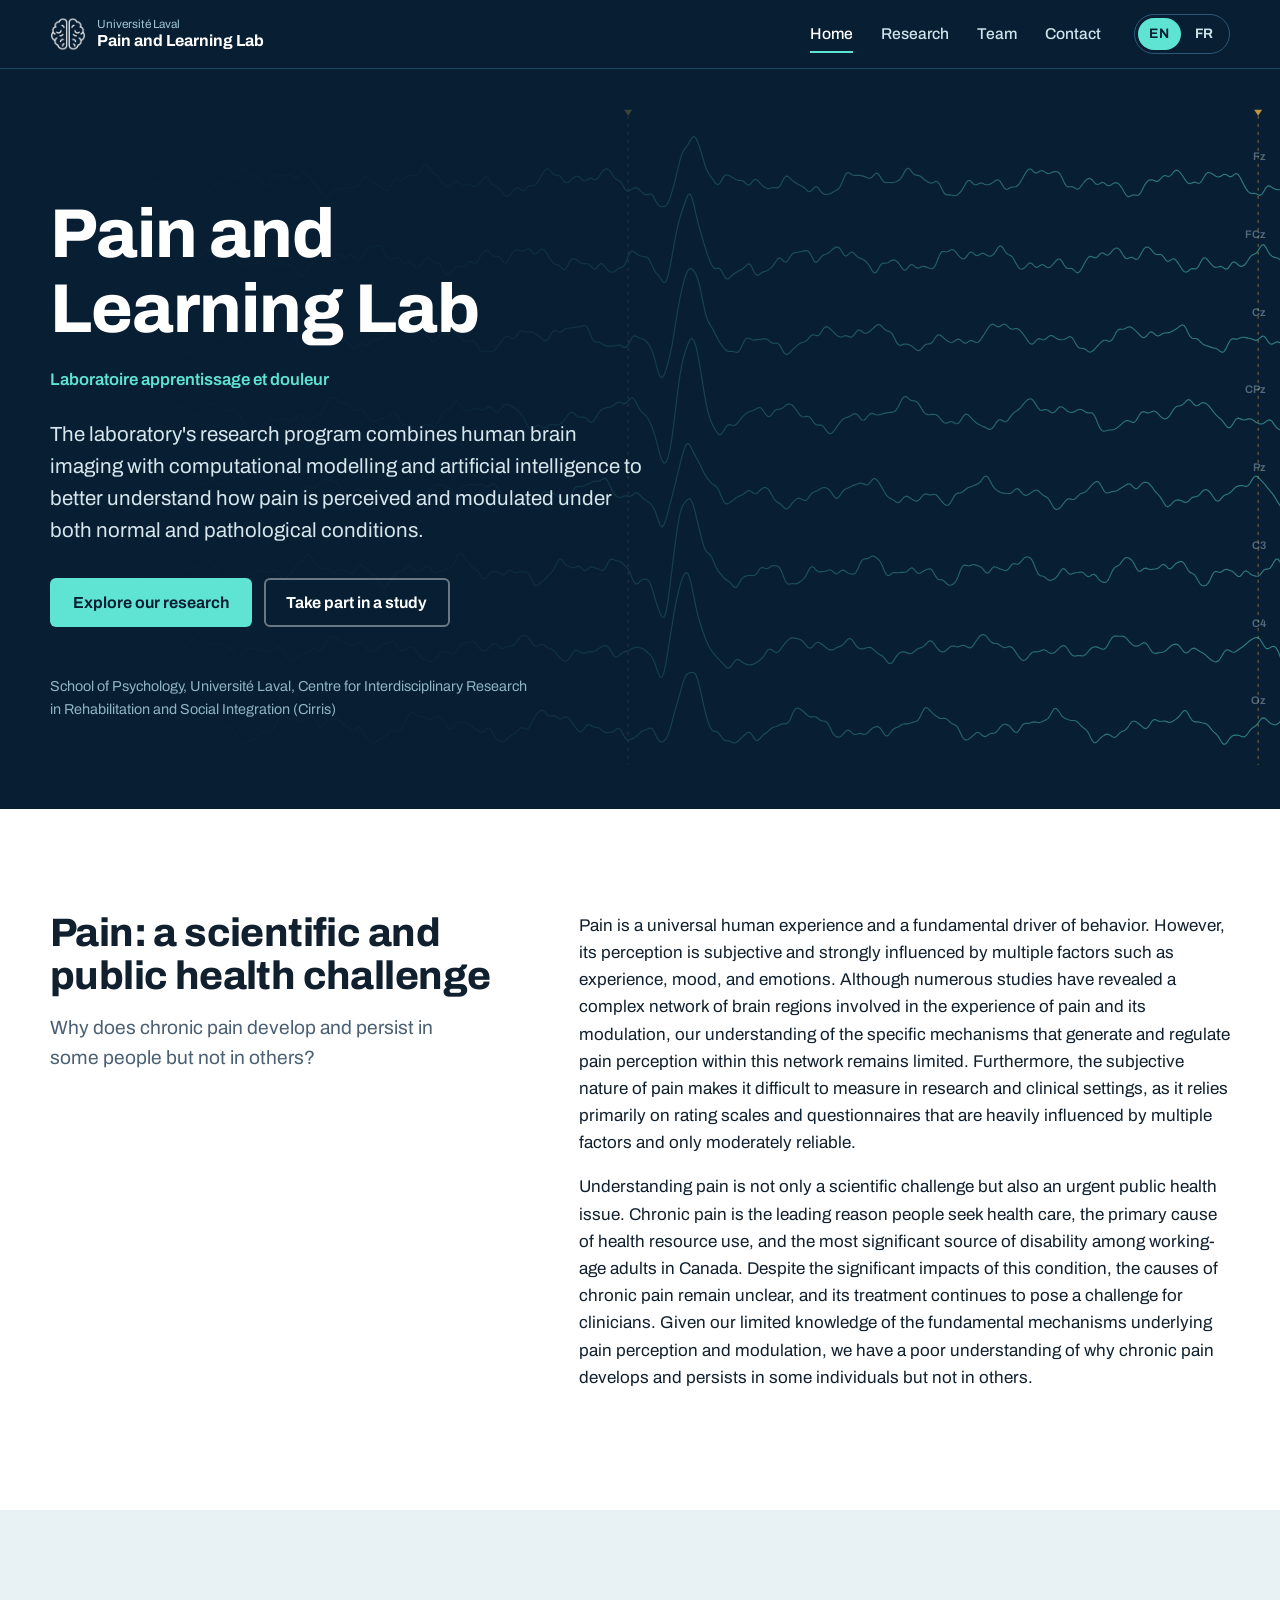
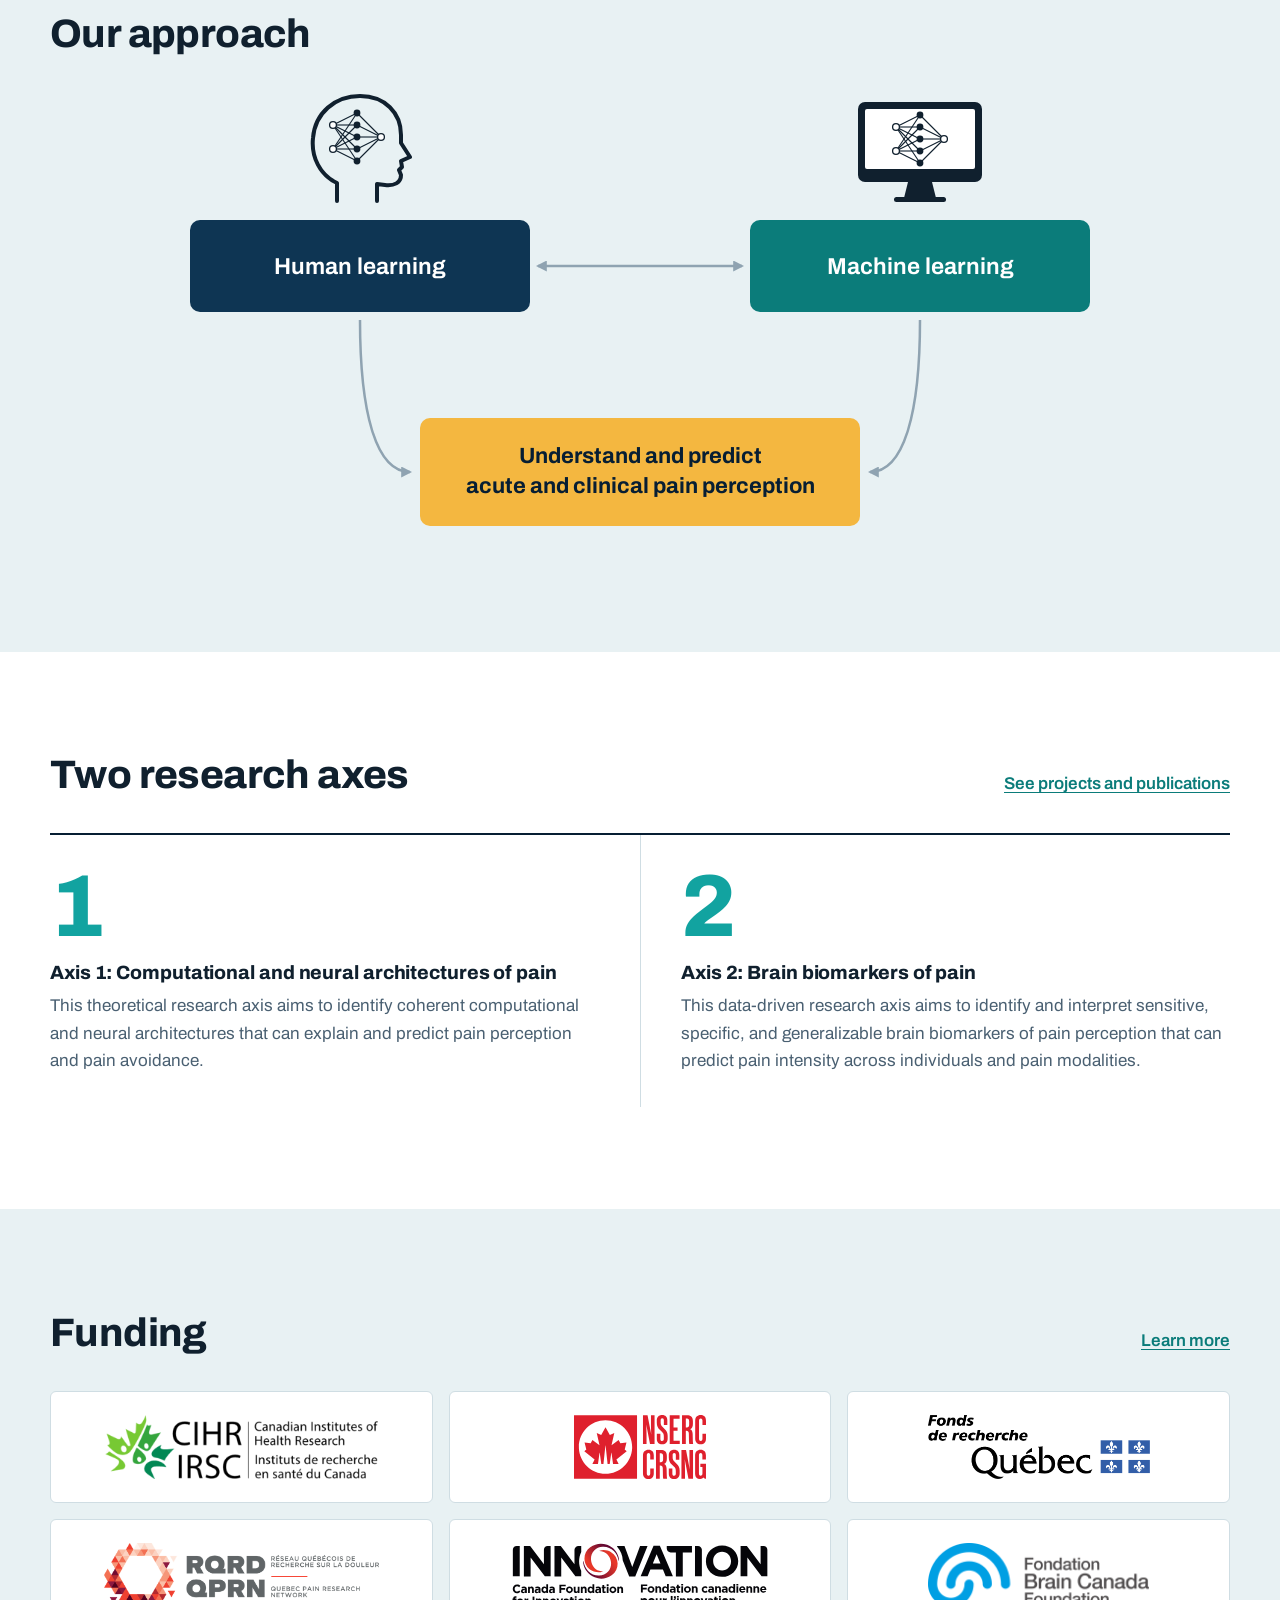
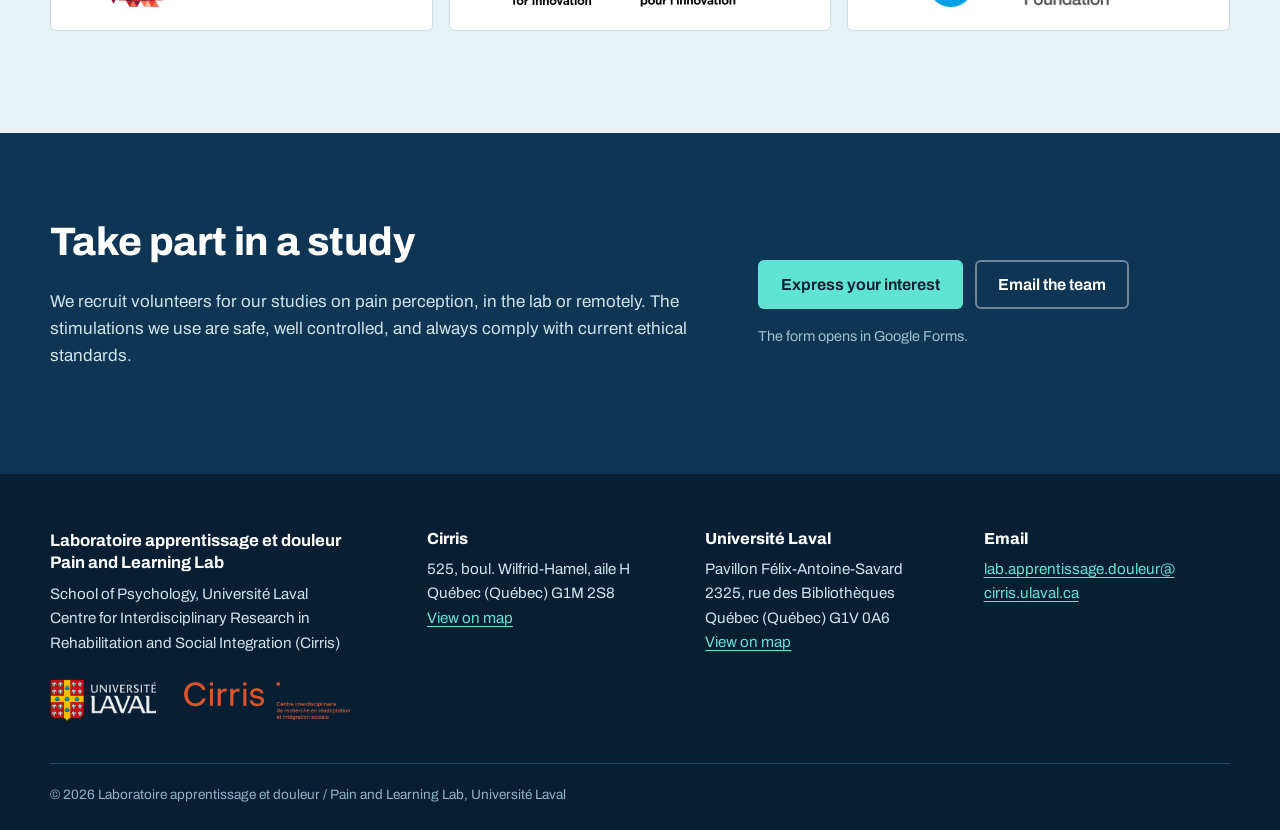
==== en/index.html @ c44f6f30 "Remove 'cutting-edge' from home page lead Co-Authored-By: Claude Opus 5.5 <noreply@anthropic.com>" ====
<!doctype html>
<html lang="en">
<head>
<meta charset="utf-8">
<meta name="viewport" content="width=device-width, initial-scale=1">
<title>Pain and Learning Lab</title>
<meta name="description" content="The laboratory&#x27;s research program combines human brain imaging with computational modelling and artificial intelligence to better understand how pain is perceived and modulated under both normal and pathological conditions.">
<link rel="canonical" href="https://www.painlearninglab.ca/en/index.html">
<link rel="alternate" hreflang="en" href="https://www.painlearninglab.ca/en/index.html">
<link rel="alternate" hreflang="fr" href="https://www.painlearninglab.ca/fr/index.html">
<link rel="alternate" hreflang="x-default" href="https://www.painlearninglab.ca/fr/index.html">
<meta property="og:title" content="Pain and Learning Lab">
<meta property="og:description" content="The laboratory&#x27;s research program combines human brain imaging with computational modelling and artificial intelligence to better understand how pain is perceived and modulated under both normal and pathological conditions.">
<meta property="og:type" content="website">
<meta property="og:locale" content="en_CA">
<meta name="theme-color" content="#071E33">
<link rel="icon" href="../assets/img/favicon.png" type="image/png">
<link rel="apple-touch-icon" href="../assets/img/apple-touch-icon.png">
<link rel="preconnect" href="https://fonts.googleapis.com">
<link rel="preconnect" href="https://fonts.gstatic.com" crossorigin>
<link rel="stylesheet" href="https://fonts.googleapis.com/css2?family=Archivo:wdth,wght@62..125,100..900&amp;display=swap">
<link rel="stylesheet" href="../assets/css/style.css">
<script defer src="../assets/js/main.js"></script>
</head>
<body>
<a class="skip" href="#main">Skip to content</a>
<header class="site-header">
  <div class="wrap header-inner">
    <a class="brand" href="index.html">
      <img src="../assets/img/logo.png" alt="" width="36" height="36">
      <span class="brand-text"><span class="brand-small">Université Laval</span><span class="brand-name">Pain and Learning Lab</span></span>
    </a>
    <nav class="nav" id="nav" aria-label="Main navigation"><ul><li><a href="index.html" aria-current="page">Home</a></li><li><a href="research.html">Research</a></li><li><a href="team.html">Team</a></li><li><a href="contact.html">Contact</a></li></ul></nav>
    <div class="lang" role="group" aria-label="Language / Langue">
      <span class="lang-opt is-current" lang="en">EN</span>
      <a class="lang-opt" href="../fr/index.html" hreflang="fr" lang="fr" data-lang="fr" title="Version française">FR</a>
    </div>
    <button class="menu-btn" type="button" aria-expanded="false" aria-controls="nav" aria-label="Menu"><svg viewBox="0 0 20 20" aria-hidden="true"><path d="M3 5h14M3 10h14M3 15h14" stroke="currentColor" stroke-width="2" stroke-linecap="round"/></svg><span>Menu</span></button>
  </div>
</header>
<main id="main">
<section class="hero">
  <canvas class="eeg" aria-hidden="true"></canvas>
  <div class="wrap hero-inner">
    <h1>Pain and Learning Lab</h1>
    <p class="hero-alt" lang="fr">Laboratoire apprentissage et douleur</p>
    <p class="hero-lead">The laboratory's research program combines human brain imaging with computational modelling and artificial intelligence to better understand how pain is perceived and modulated under both normal and pathological conditions.</p>
    <div class="actions">
      <a class="btn btn-primary" href="research.html">Explore our research</a>
      <a class="btn btn-ghost" href="research.html#participate">Take part in a study</a>
    </div>
    <p class="hero-aff">School of Psychology, Université Laval, Centre for Interdisciplinary Research in Rehabilitation and Social Integration (Cirris)</p>
  </div>
</section>

<section class="section">
  <div class="wrap split">
    <div>
      <h2>Pain: a scientific and public health challenge</h2>
      <p class="kicker lede">Why does chronic pain develop and persist in some people but not in others?</p>
    </div>
    <div>
      <p>Pain is a universal human experience and a fundamental driver of behavior. However, its perception is subjective and strongly influenced by multiple factors such as experience, mood, and emotions. Although numerous studies have revealed a complex network of brain regions involved in the experience of pain and its modulation, our understanding of the specific mechanisms that generate and regulate pain perception within this network remains limited. Furthermore, the subjective nature of pain makes it difficult to measure in research and clinical settings, as it relies primarily on rating scales and questionnaires that are heavily influenced by multiple factors and only moderately reliable.</p>
      <p>Understanding pain is not only a scientific challenge but also an urgent public health issue. Chronic pain is the leading reason people seek health care, the primary cause of health resource use, and the most significant source of disability among working-age adults in Canada. Despite the significant impacts of this condition, the causes of chronic pain remain unclear, and its treatment continues to pose a challenge for clinicians. Given our limited knowledge of the fundamental mechanisms underlying pain perception and modulation, we have a poor understanding of why chronic pain develops and persists in some individuals but not in others.</p>
    </div>
  </div>
</section>

<section class="section section-mist approach">
  <div class="wrap">
    <h2>Our approach</h2>
    <figure class="approach-fig"><svg class="approach-svg approach-wide" viewBox="0 0 960 470" role="img" aria-labelledby="ap-en-w-t"><title id="ap-en-w-t">Human learning and machine learning inform each other to understand and predict acute and clinical pain perception.</title><defs><marker id="ap-en-w-arr" viewBox="0 0 10 10" refX="8" refY="5" markerWidth="11" markerHeight="11" markerUnits="userSpaceOnUse" orient="auto-start-reverse"><path d="M0,0 L10,5 L0,10 Z" class="arrowhead"/></marker></defs><g transform="translate(145.0,13.0) scale(1.0)"><path class="icon-line" d="M32,108 L32,90 C15,82 6,64 8,45 C10,20 30,3 55,3 C80,3 96,20 96,42 L96,50 L105,64 L96,68 L97,74 L94,77 L96,82 C96,90 89,93 80,92 L72,91 L72,108"/><g class="net"><line x1="28.0" y1="32.0" x2="52.0" y2="20.0"/><line x1="28.0" y1="32.0" x2="52.0" y2="32.0"/><line x1="28.0" y1="32.0" x2="52.0" y2="44.0"/><line x1="28.0" y1="32.0" x2="52.0" y2="56.0"/><line x1="28.0" y1="32.0" x2="52.0" y2="68.0"/><line x1="28.0" y1="56.0" x2="52.0" y2="20.0"/><line x1="28.0" y1="56.0" x2="52.0" y2="32.0"/><line x1="28.0" y1="56.0" x2="52.0" y2="44.0"/><line x1="28.0" y1="56.0" x2="52.0" y2="56.0"/><line x1="28.0" y1="56.0" x2="52.0" y2="68.0"/><line x1="52.0" y1="20.0" x2="76.0" y2="44.0"/><line x1="52.0" y1="32.0" x2="76.0" y2="44.0"/><line x1="52.0" y1="44.0" x2="76.0" y2="44.0"/><line x1="52.0" y1="56.0" x2="76.0" y2="44.0"/><line x1="52.0" y1="68.0" x2="76.0" y2="44.0"/><circle class="n-in" cx="28.0" cy="32.0" r="3.4"/><circle class="n-in" cx="28.0" cy="56.0" r="3.4"/><circle class="n-in" cx="76.0" cy="44.0" r="3.4"/><circle class="n-hid" cx="52.0" cy="20.0" r="3.4"/><circle class="n-hid" cx="52.0" cy="32.0" r="3.4"/><circle class="n-hid" cx="52.0" cy="44.0" r="3.4"/><circle class="n-hid" cx="52.0" cy="56.0" r="3.4"/><circle class="n-hid" cx="52.0" cy="68.0" r="3.4"/></g></g><g transform="translate(698.0,22.0) scale(1.0)"><rect class="icon-fill" x="0" y="0" width="124" height="80" rx="7"/><rect class="screen" x="7" y="7" width="110" height="60" rx="2"/><path class="icon-fill" d="M50,80 L74,80 L78,96 L46,96 Z"/><rect class="icon-fill" x="36" y="95" width="52" height="5" rx="2.5"/><g class="net"><line x1="38.0" y1="25.0" x2="62.0" y2="13.0"/><line x1="38.0" y1="25.0" x2="62.0" y2="25.0"/><line x1="38.0" y1="25.0" x2="62.0" y2="37.0"/><line x1="38.0" y1="25.0" x2="62.0" y2="49.0"/><line x1="38.0" y1="25.0" x2="62.0" y2="61.0"/><line x1="38.0" y1="49.0" x2="62.0" y2="13.0"/><line x1="38.0" y1="49.0" x2="62.0" y2="25.0"/><line x1="38.0" y1="49.0" x2="62.0" y2="37.0"/><line x1="38.0" y1="49.0" x2="62.0" y2="49.0"/><line x1="38.0" y1="49.0" x2="62.0" y2="61.0"/><line x1="62.0" y1="13.0" x2="86.0" y2="37.0"/><line x1="62.0" y1="25.0" x2="86.0" y2="37.0"/><line x1="62.0" y1="37.0" x2="86.0" y2="37.0"/><line x1="62.0" y1="49.0" x2="86.0" y2="37.0"/><line x1="62.0" y1="61.0" x2="86.0" y2="37.0"/><circle class="n-in" cx="38.0" cy="25.0" r="3.4"/><circle class="n-in" cx="38.0" cy="49.0" r="3.4"/><circle class="n-in" cx="86.0" cy="37.0" r="3.4"/><circle class="n-hid" cx="62.0" cy="13.0" r="3.4"/><circle class="n-hid" cx="62.0" cy="25.0" r="3.4"/><circle class="n-hid" cx="62.0" cy="37.0" r="3.4"/><circle class="n-hid" cx="62.0" cy="49.0" r="3.4"/><circle class="n-hid" cx="62.0" cy="61.0" r="3.4"/></g></g><rect class="card human" x="30" y="140" width="340" height="92" rx="10"/><text class="lbl" x="200" y="188" font-size="23">Human learning</text><rect class="card machine" x="590" y="140" width="340" height="92" rx="10"/><text class="lbl" x="760" y="188" font-size="23">Machine learning</text><line class="link" x1="378" y1="186" x2="582" y2="186" marker-start="url(#ap-en-w-arr)" marker-end="url(#ap-en-w-arr)"/><path class="link" d="M200,240 C200,330 215,392 250,392" marker-end="url(#ap-en-w-arr)"/><path class="link" d="M760,240 C760,330 745,392 710,392" marker-end="url(#ap-en-w-arr)"/><rect class="card goal" x="260" y="338" width="440" height="108" rx="10"/><text class="lbl lbl-goal" font-size="22"><tspan x="480" y="377.0">Understand and predict</tspan><tspan x="480" y="407.0">acute and clinical pain perception</tspan></text></svg><svg class="approach-svg approach-narrow" viewBox="0 0 360 470" role="img" aria-labelledby="ap-en-n-t"><title id="ap-en-n-t">Human learning and machine learning inform each other to understand and predict acute and clinical pain perception.</title><defs><marker id="ap-en-n-arr" viewBox="0 0 10 10" refX="8" refY="5" markerWidth="11" markerHeight="11" markerUnits="userSpaceOnUse" orient="auto-start-reverse"><path d="M0,0 L10,5 L0,10 Z" class="arrowhead"/></marker></defs><g transform="translate(47.9,15.9) scale(0.62)"><path class="icon-line" d="M32,108 L32,90 C15,82 6,64 8,45 C10,20 30,3 55,3 C80,3 96,20 96,42 L96,50 L105,64 L96,68 L97,74 L94,77 L96,82 C96,90 89,93 80,92 L72,91 L72,108"/><g class="net"><line x1="28.0" y1="32.0" x2="52.0" y2="20.0"/><line x1="28.0" y1="32.0" x2="52.0" y2="32.0"/><line x1="28.0" y1="32.0" x2="52.0" y2="44.0"/><line x1="28.0" y1="32.0" x2="52.0" y2="56.0"/><line x1="28.0" y1="32.0" x2="52.0" y2="68.0"/><line x1="28.0" y1="56.0" x2="52.0" y2="20.0"/><line x1="28.0" y1="56.0" x2="52.0" y2="32.0"/><line x1="28.0" y1="56.0" x2="52.0" y2="44.0"/><line x1="28.0" y1="56.0" x2="52.0" y2="56.0"/><line x1="28.0" y1="56.0" x2="52.0" y2="68.0"/><line x1="52.0" y1="20.0" x2="76.0" y2="44.0"/><line x1="52.0" y1="32.0" x2="76.0" y2="44.0"/><line x1="52.0" y1="44.0" x2="76.0" y2="44.0"/><line x1="52.0" y1="56.0" x2="76.0" y2="44.0"/><line x1="52.0" y1="68.0" x2="76.0" y2="44.0"/><circle class="n-in" cx="28.0" cy="32.0" r="3.4"/><circle class="n-in" cx="28.0" cy="56.0" r="3.4"/><circle class="n-in" cx="76.0" cy="44.0" r="3.4"/><circle class="n-hid" cx="52.0" cy="20.0" r="3.4"/><circle class="n-hid" cx="52.0" cy="32.0" r="3.4"/><circle class="n-hid" cx="52.0" cy="44.0" r="3.4"/><circle class="n-hid" cx="52.0" cy="56.0" r="3.4"/><circle class="n-hid" cx="52.0" cy="68.0" r="3.4"/></g></g><g transform="translate(239.6,21.0) scale(0.62)"><rect class="icon-fill" x="0" y="0" width="124" height="80" rx="7"/><rect class="screen" x="7" y="7" width="110" height="60" rx="2"/><path class="icon-fill" d="M50,80 L74,80 L78,96 L46,96 Z"/><rect class="icon-fill" x="36" y="95" width="52" height="5" rx="2.5"/><g class="net"><line x1="38.0" y1="25.0" x2="62.0" y2="13.0"/><line x1="38.0" y1="25.0" x2="62.0" y2="25.0"/><line x1="38.0" y1="25.0" x2="62.0" y2="37.0"/><line x1="38.0" y1="25.0" x2="62.0" y2="49.0"/><line x1="38.0" y1="25.0" x2="62.0" y2="61.0"/><line x1="38.0" y1="49.0" x2="62.0" y2="13.0"/><line x1="38.0" y1="49.0" x2="62.0" y2="25.0"/><line x1="38.0" y1="49.0" x2="62.0" y2="37.0"/><line x1="38.0" y1="49.0" x2="62.0" y2="49.0"/><line x1="38.0" y1="49.0" x2="62.0" y2="61.0"/><line x1="62.0" y1="13.0" x2="86.0" y2="37.0"/><line x1="62.0" y1="25.0" x2="86.0" y2="37.0"/><line x1="62.0" y1="37.0" x2="86.0" y2="37.0"/><line x1="62.0" y1="49.0" x2="86.0" y2="37.0"/><line x1="62.0" y1="61.0" x2="86.0" y2="37.0"/><circle class="n-in" cx="38.0" cy="25.0" r="3.4"/><circle class="n-in" cx="38.0" cy="49.0" r="3.4"/><circle class="n-in" cx="86.0" cy="37.0" r="3.4"/><circle class="n-hid" cx="62.0" cy="13.0" r="3.4"/><circle class="n-hid" cx="62.0" cy="25.0" r="3.4"/><circle class="n-hid" cx="62.0" cy="37.0" r="3.4"/><circle class="n-hid" cx="62.0" cy="49.0" r="3.4"/><circle class="n-hid" cx="62.0" cy="61.0" r="3.4"/></g></g><rect class="card human" x="6" y="104" width="152" height="78" rx="9"/><text class="lbl" font-size="17"><tspan x="82" y="132.5">Human</tspan><tspan x="82" y="153.5">learning</tspan></text><rect class="card machine" x="202" y="104" width="152" height="78" rx="9"/><text class="lbl" font-size="17"><tspan x="278" y="132.5">Machine</tspan><tspan x="278" y="153.5">learning</tspan></text><line class="link" x1="163" y1="143" x2="197" y2="143" marker-start="url(#ap-en-n-arr)" marker-end="url(#ap-en-n-arr)"/><path class="link" d="M82,188 C82,250 150,250 150,300" marker-end="url(#ap-en-n-arr)"/><path class="link" d="M278,188 C278,250 210,250 210,300" marker-end="url(#ap-en-n-arr)"/><rect class="card goal" x="30" y="306" width="300" height="118" rx="10"/><text class="lbl lbl-goal" font-size="17"><tspan x="180" y="340.0">Understand and predict</tspan><tspan x="180" y="365.0">acute and clinical</tspan><tspan x="180" y="390.0">pain perception</tspan></text></svg></figure>
  </div>
</section>

<section class="section">
  <div class="wrap">
    <div class="section-head">
      <h2>Two research axes</h2>
      <a class="more" href="research.html">See projects and publications</a>
    </div>
    <div class="axes"><article class="axis">
      <span class="axis-num" aria-hidden="true">1</span>
      <h3><a href="research.html#axis-1">Axis 1: Computational and neural architectures of pain</a></h3>
      <p>This theoretical research axis aims to identify coherent computational and neural architectures that can explain and predict pain perception and pain avoidance.</p>
    </article><article class="axis">
      <span class="axis-num" aria-hidden="true">2</span>
      <h3><a href="research.html#axis-2">Axis 2: Brain biomarkers of pain</a></h3>
      <p>This data-driven research axis aims to identify and interpret sensitive, specific, and generalizable brain biomarkers of pain perception that can predict pain intensity across individuals and pain modalities.</p>
    </article></div>
  </div>
</section>

<section class="section section-mist">
  <div class="wrap">
    <div class="section-head">
      <h2>Funding</h2>
      <a class="more" href="research.html#funding">Learn more</a>
    </div>
    <ul class="funders"><li><a class="funder has-img" href="https://cihr-irsc.gc.ca/e/193.html">
        <img src="../assets/img/funders/cihr.png" alt="Canadian Institutes of Health Research" loading="lazy">
        <span class="funder-text"><span class="funder-name">CIHR</span><span class="funder-full">Canadian Institutes of Health Research</span></span></a></li><li><a class="funder has-img" href="https://nserc-crsng.canada.ca/en">
        <img src="../assets/img/funders/nserc.svg" alt="Natural Sciences and Engineering Research Council" loading="lazy">
        <span class="funder-text"><span class="funder-name">NSERC</span><span class="funder-full">Natural Sciences and Engineering Research Council</span></span></a></li><li><a class="funder has-img" href="https://frq.gouv.qc.ca/en/">
        <img src="../assets/img/funders/frq.png" alt="Fonds de recherche du Québec" loading="lazy">
        <span class="funder-text"><span class="funder-name">FRQ</span><span class="funder-full">Fonds de recherche du Québec</span></span></a></li><li><a class="funder has-img" href="https://qprn.ca/en/">
        <img src="../assets/img/funders/qprn.png" alt="Quebec Pain Research Network" loading="lazy">
        <span class="funder-text"><span class="funder-name">QPRN</span><span class="funder-full">Quebec Pain Research Network</span></span></a></li><li><a class="funder has-img" href="https://www.innovation.ca/">
        <img src="../assets/img/funders/cfi.svg" alt="Canada Foundation for Innovation" loading="lazy">
        <span class="funder-text"><span class="funder-name">CFI</span><span class="funder-full">Canada Foundation for Innovation</span></span></a></li><li><a class="funder has-img" href="https://braincanada.ca/">
        <img src="../assets/img/funders/braincanada.png" alt="Brain Canada Foundation" loading="lazy">
        <span class="funder-text"><span class="funder-name">Brain Canada</span><span class="funder-full">Brain Canada Foundation</span></span></a></li></ul>
  </div>
</section>

<section class="participate">
  <div class="wrap participate-inner">
    <div>
      <h2>Take part in a study</h2>
      <p>We recruit volunteers for our studies on pain perception, in the lab or remotely. The stimulations we use are safe, well controlled, and always comply with current ethical standards.</p>
    </div>
    <div>
      <div class="actions">
        <a class="btn btn-primary" href="https://docs.google.com/forms/d/e/1FAIpQLSd-2gCxTfhbgU2y4AOynGTvvAzUvyY0UEmAVgegLsdk5m-oJQ/viewform">Express your interest</a>
        <a class="btn btn-ghost" href="mailto:lab.apprentissage.douleur@cirris.ulaval.ca">Email the team</a>
      </div>
      <p class="note">The form opens in Google Forms.</p>
    </div>
  </div>
</section>
</main>
<footer class="site-footer">
  <div class="wrap footer-grid">
    <div>
      <p class="footer-name">Laboratoire apprentissage et douleur<br>Pain and Learning Lab</p>
      <p>School of Psychology, Université Laval<br>Centre for Interdisciplinary Research in Rehabilitation and Social Integration (Cirris)</p>
      <div class="footer-logos">
        <a href="https://www.ulaval.ca/"><img src="../assets/img/logos/ulaval-reversed.png" alt="Université Laval" height="44" loading="lazy"></a>
        <a href="https://www.cirris.ulaval.ca/"><img src="../assets/img/logos/cirris.png" alt="Cirris" height="38" loading="lazy"></a>
      </div>
    </div>
    <div><h2>Cirris</h2><address>525, boul. Wilfrid-Hamel, aile H<br>Québec (Québec) G1M 2S8</address><p><a href="https://www.google.com/maps?q=46.821213,-71.245554">View on map</a></p></div><div><h2>Université Laval</h2><address>Pavillon Félix-Antoine-Savard<br>2325, rue des Bibliothèques<br>Québec (Québec) G1V 0A6</address><p><a href="https://www.google.com/maps?q=46.781028,-71.272699">View on map</a></p></div>
    <div><h2>Email</h2><p><a href="mailto:lab.apprentissage.douleur@cirris.ulaval.ca">lab.apprentissage.douleur@<wbr>cirris.ulaval.ca</a></p></div>
  </div>
  <div class="wrap footer-base">© 2026 Laboratoire apprentissage et douleur / Pain and Learning Lab, Université Laval</div>
</footer>
</body>
</html>
---- assets/css/style.css ----
/* ==========================================================
   Laboratoire apprentissage et douleur / Pain and Learning Lab
   Main stylesheet
   ========================================================== */

:root {
  --abyss: #071E33;       /* deepest navy: header, hero, footer */
  --deep: #0E3553;        /* secondary dark blue */
  --line-dark: #1D4A6B;   /* borders on dark */
  --teal: #0B7C7A;        /* teal for text/links on light (AA contrast) */
  --teal-bright: #12A3A0; /* teal for rules and accents on light */
  --signal: #5FE3D2;      /* signal teal on dark */
  --heat: #F4B740;        /* stimulus marker only */
  --mist: #E8F1F3;        /* light section background */
  --paper: #FFFFFF;
  --ink: #10202E;         /* body text */
  --muted: #4A6072;       /* secondary text */
  --on-dark: #CFE3EA;     /* body text on dark */
  --rule: #CFDDE3;

  --font: "Archivo", "Helvetica Neue", Helvetica, Arial, system-ui, sans-serif;
  --wrap: 1180px;
  --radius: 6px;
}

*, *::before, *::after { box-sizing: border-box; }

html {
  -webkit-text-size-adjust: 100%;
  scroll-padding-top: 5.5rem;
}

body {
  margin: 0;
  font-family: var(--font);
  font-size: 1.0625rem;
  line-height: 1.6;
  color: var(--ink);
  background: var(--paper);
  -webkit-font-smoothing: antialiased;
}

img { max-width: 100%; display: block; }

a {
  color: var(--teal);
  text-underline-offset: .18em;
  text-decoration-thickness: 1px;
}
a:hover { text-decoration-thickness: 2px; }

:focus-visible {
  outline: 3px solid var(--signal);
  outline-offset: 3px;
  border-radius: 2px;
}
.section :focus-visible { outline-color: var(--teal-bright); }

.wrap {
  width: min(100% - 2.5rem, var(--wrap));
  margin-inline: auto;
}

h1, h2, h3 {
  font-weight: 760;
  line-height: 1.08;
  letter-spacing: -.015em;
  margin: 0 0 .6em;
}
h1 { font-size: clamp(2.4rem, 5.4vw, 4.6rem); }
h2 { font-size: clamp(1.75rem, 3.1vw, 2.55rem); }
h3 {
  font-size: 1.2rem;
  line-height: 1.25;
  letter-spacing: -.005em;
  margin-bottom: .4em;
}

p { margin: 0 0 1em; max-width: 68ch; }

.visually-hidden {
  position: absolute !important;
  width: 1px; height: 1px;
  overflow: hidden; clip: rect(0 0 0 0);
  white-space: nowrap;
}

.skip {
  position: absolute; left: -999px; top: 0; z-index: 100;
  background: var(--signal); color: var(--abyss);
  padding: .6rem 1rem; font-weight: 700;
}
.skip:focus { left: 1rem; top: 1rem; }

/* ---------- Header ---------- */

.site-header {
  position: sticky; top: 0; z-index: 50;
  background: var(--abyss);
  color: #fff;
  border-bottom: 1px solid var(--line-dark);
}
.header-inner {
  position: relative;
  display: flex;
  align-items: center;
  gap: 1.25rem;
  min-height: 4.25rem;
}

.brand {
  display: flex; align-items: center; gap: .7rem;
  margin-right: auto;
  color: #fff;
  text-decoration: none;
}
.brand svg, .brand img { width: 36px; height: 36px; flex: none; }
.brand-text { display: flex; flex-direction: column; line-height: 1.12; }
.brand-small { font-size: .74rem; color: #9FC3D0; }
.brand-name { font-weight: 700; font-size: 1rem; }

.nav ul { list-style: none; margin: 0; padding: 0; display: flex; gap: .15rem; }
.nav a {
  position: relative; display: block;
  padding: .5rem .8rem;
  border-radius: 4px;
  color: var(--on-dark);
  font-weight: 500; font-size: .98rem;
  text-decoration: none;
}
.nav a:hover { color: #fff; background: rgba(255,255,255,.06); }
.nav a[aria-current="page"] { color: #fff; }
.nav a[aria-current="page"]::after {
  content: ""; position: absolute;
  left: .8rem; right: .8rem; bottom: .12rem;
  height: 2px; background: var(--signal);
}

/* Language switch: both options always visible */
.lang {
  display: flex; gap: 2px; flex: none;
  padding: 3px;
  border: 1px solid #2C5878;
  border-radius: 999px;
}
.lang-opt {
  display: block; min-width: 2.7rem;
  padding: .32rem .6rem;
  border-radius: 999px;
  text-align: center;
  font-size: .86rem; font-weight: 650; letter-spacing: .03em;
  color: var(--on-dark);
  text-decoration: none;
}
a.lang-opt:hover { background: rgba(255,255,255,.1); color: #fff; }
.lang-opt.is-current { background: var(--signal); color: var(--abyss); }

.menu-btn {
  display: none;
  align-items: center; gap: .5rem;
  padding: .45rem .8rem;
  border: 1px solid #2C5878; border-radius: var(--radius);
  background: transparent; color: #fff;
  font: inherit; font-size: .92rem; font-weight: 600;
  cursor: pointer;
}
.menu-btn svg { width: 18px; height: 18px; }

@media (max-width: 880px) {
  .menu-btn { display: inline-flex; }
  .header-inner { gap: .6rem; }
  .nav {
    display: none;
    position: absolute; top: 100%; left: -1.25rem; right: -1.25rem;
    background: var(--abyss);
    border-bottom: 1px solid var(--line-dark);
  }
  .nav.is-open { display: block; }
  .nav ul { flex-direction: column; padding: .25rem 1.25rem 1rem; }
  .nav a { padding: .85rem 0; font-size: 1.1rem; border-radius: 0; border-bottom: 1px solid var(--line-dark); }
  .nav li:last-child a { border-bottom: 0; }
  .nav a:hover { background: none; }
  .nav a[aria-current="page"]::after { left: auto; right: 0; top: 50%; bottom: auto; width: 8px; height: 8px; border-radius: 50%; transform: translateY(-50%); }
}
@media (max-width: 460px) {
  .brand-small { display: none; }
  .brand-name { font-size: .92rem; }
  .menu-btn span { display: none; }
}

/* ---------- Buttons ---------- */

.actions { display: flex; flex-wrap: wrap; gap: .75rem; margin-top: 2rem; }
.btn {
  display: inline-flex; align-items: center; gap: .5rem;
  padding: .8rem 1.3rem;
  border: 2px solid transparent; border-radius: var(--radius);
  font-weight: 650; font-size: 1rem; line-height: 1.2;
  text-decoration: none;
  transition: background-color .15s, border-color .15s, color .15s;
}
.btn-primary { background: var(--signal); color: var(--abyss); }
.btn-primary:hover { background: #8FF0E4; }
.btn-ghost { border-color: rgba(255,255,255,.4); color: #fff; }
.btn-ghost:hover { border-color: #fff; background: rgba(255,255,255,.06); }
.btn-dark { background: var(--abyss); color: #fff; }
.btn-dark:hover { background: var(--deep); }
.btn-outline { border-color: var(--abyss); color: var(--abyss); }
.btn-outline:hover { background: var(--abyss); color: #fff; }
.btn-sm { padding: .5rem .9rem; font-size: .92rem; }

/* ---------- Hero (home) ---------- */

.hero {
  position: relative; isolation: isolate; overflow: hidden;
  background: var(--abyss); color: #fff;
}
.hero canvas, .page-head canvas {
  position: absolute; inset: 0; z-index: -2;
  width: 100%; height: 100%;
}
.hero::before, .page-head::before {
  content: ""; position: absolute; inset: 0; z-index: -1;
  background: linear-gradient(90deg, var(--abyss) 0%, rgba(7,30,51,.93) 36%, rgba(7,30,51,.4) 72%, rgba(7,30,51,.12) 100%);
}
.hero-inner { padding: clamp(4rem, 10vw, 8rem) 0 clamp(3.5rem, 7vw, 5.5rem); }
.hero h1 { max-width: 12ch; margin-bottom: .3em; }
.hero-alt {
  margin-bottom: 1.6rem;
  color: var(--signal);
  font-size: 1.05rem; font-weight: 600;
}
.hero-lead {
  max-width: 50ch;
  color: #D6E6EC;
  font-size: clamp(1.1rem, 1.6vw, 1.3rem);
  line-height: 1.55;
}
.hero-aff {
  margin: 3rem 0 0;
  max-width: 60ch;
  font-size: .9rem;
  color: #8FB3C2;
}
@media (max-width: 720px) {
  .hero::before, .page-head::before { background: rgba(7,30,51,.8); }
}

/* ---------- Inner page header ---------- */

.page-head {
  position: relative; isolation: isolate; overflow: hidden;
  background: var(--abyss); color: #fff;
}
.page-head canvas { opacity: .6; }
.page-head .wrap { padding: clamp(3rem, 7vw, 5rem) 0 clamp(2.5rem, 5vw, 3.5rem); }
.page-head h1 { font-size: clamp(2.3rem, 5vw, 3.9rem); }
.page-head p { margin: 0; max-width: 56ch; color: var(--on-dark); font-size: 1.15rem; }

.jump { list-style: none; display: flex; flex-wrap: wrap; gap: .5rem; margin: 2rem 0 0; padding: 0; }
.jump a {
  display: block;
  padding: .38rem .85rem;
  border: 1px solid #2C5878; border-radius: 999px;
  color: var(--on-dark); font-size: .92rem; text-decoration: none;
}
.jump a:hover { border-color: var(--signal); color: #fff; }

/* ---------- Sections ---------- */

.section { padding: clamp(3.5rem, 8vw, 6.5rem) 0; }
.section-mist { background: var(--mist); }
.section:not(.section-mist) + .section:not(.section-mist) { padding-top: 0; }

.split {
  display: grid;
  grid-template-columns: minmax(0, 5fr) minmax(0, 7fr);
  gap: clamp(1.5rem, 5vw, 5rem);
  align-items: start;
}
.split > :first-child h2 { margin-bottom: .4em; }
.kicker { color: var(--muted); max-width: 36ch; }
.lede { font-size: 1.2rem; line-height: 1.55; }
@media (max-width: 880px) { .split { grid-template-columns: 1fr; } }

.section-head {
  display: flex; flex-wrap: wrap; align-items: end; justify-content: space-between;
  gap: 1rem 2rem;
  margin-bottom: 2.25rem;
}
.section-head h2 { margin: 0; }
.section-head .more { font-weight: 600; }

/* Research axes (home) */
.axes {
  display: grid; grid-template-columns: 1fr 1fr;
  border-top: 2px solid var(--abyss);
}
.axis { padding: 2rem 2.5rem 1rem 0; }
.axis + .axis { padding-left: 2.5rem; padding-right: 0; border-left: 1px solid var(--rule); }
.axis-num {
  display: block;
  margin-bottom: .9rem;
  color: var(--teal-bright);
  font-size: clamp(3.5rem, 7vw, 5.5rem); font-weight: 800;
  line-height: .9;
}
.axis p { color: var(--muted); }
@media (max-width: 760px) {
  .axes { grid-template-columns: 1fr; }
  .axis { padding-right: 0; }
  .axis + .axis { padding-left: 0; border-left: 0; border-top: 1px solid var(--rule); }
}

/* Approach diagram */
.approach-fig { margin: 1.5rem 0 0; }
.approach-svg { display: block; width: 100%; height: auto; margin-inline: auto; font-family: var(--font); }
.approach-wide { max-width: 960px; }
.approach-narrow { display: none; max-width: 420px; }
@media (max-width: 640px) {
  .approach-wide { display: none; }
  .approach-narrow { display: block; }
}
.approach-svg .card { stroke: none; }
.approach-svg .card.human { fill: var(--deep); }
.approach-svg .card.machine { fill: var(--teal); }
.approach-svg .card.goal { fill: var(--heat); }
.approach-svg .lbl { fill: #fff; font-weight: 650; text-anchor: middle; dominant-baseline: middle; }
.approach-svg .lbl-goal { fill: var(--abyss); font-weight: 700; }
.approach-svg .link { fill: none; stroke: #8FA3B1; stroke-width: 2.5; }
.approach-svg .arrowhead { fill: #8FA3B1; }
.approach-svg .icon-line { fill: none; stroke: var(--ink); stroke-width: 4; stroke-linecap: round; stroke-linejoin: round; }
.approach-svg .icon-fill { fill: var(--ink); }
.approach-svg .screen { fill: #fff; }
.approach-svg .net line { stroke: var(--ink); stroke-width: 1.1; }
.approach-svg .n-hid { fill: var(--ink); }
.approach-svg .n-in { fill: #fff; stroke: var(--ink); stroke-width: 1.3; }

/* Participate band */
.participate { background: var(--deep); color: #fff; padding: clamp(3.5rem, 7vw, 5.5rem) 0; }
.participate-inner {
  display: grid; grid-template-columns: minmax(0, 7fr) minmax(0, 5fr);
  gap: 1rem 3rem; align-items: center;
}
.participate p { color: var(--on-dark); }
.participate .actions { margin-top: 0; }
.participate .note { font-size: .9rem; color: #9FC3D0; margin: 1rem 0 0; }
@media (max-width: 880px) { .participate-inner { grid-template-columns: 1fr; } }

/* ---------- Research page ---------- */

.axis-block + .axis-block { margin-top: clamp(3rem, 6vw, 4.5rem); padding-top: clamp(3rem, 6vw, 4.5rem); border-top: 1px solid var(--rule); }
.axis-label { display: block; color: var(--teal); font-weight: 700; font-size: 1.05rem; margin-bottom: .5rem; }

.pubs { list-style: none; margin: 1.75rem 0 0; padding: 0; border-top: 1px solid var(--rule); }
.pubs-title { font-size: 1rem; margin: 2rem 0 0; }
.pub {
  display: grid; grid-template-columns: 4.25rem 1fr; gap: 1rem;
  padding: 1.1rem 0;
  border-bottom: 1px solid var(--rule);
}
.pub-year { color: var(--teal); font-weight: 750; }
.pub-title { display: block; font-weight: 650; line-height: 1.35; margin-bottom: .25rem; }
a.pub-title { color: var(--ink); text-decoration: none; }
a.pub-title:hover { color: var(--teal); text-decoration: underline; }
.pub-meta { display: block; color: var(--muted); font-size: .94rem; }
.pub-meta i { font-style: italic; }
.badge {
  display: inline-block; margin-left: .35rem;
  padding: .08rem .6rem; border-radius: 999px;
  background: #FFF1D0; color: #6E4A00;
  font-size: .8rem; font-weight: 650; vertical-align: .1em;
}

.ticks { list-style: none; margin: 1rem 0 0; padding: 0; }
.ticks li { position: relative; padding: .55rem 0 .55rem 1.6rem; border-bottom: 1px solid var(--rule); max-width: 68ch; }
.ticks li::before {
  content: ""; position: absolute; left: 0; top: 1.2rem;
  width: .8rem; height: 2px; background: var(--teal-bright);
}

.figures { display: grid; grid-template-columns: repeat(3, 1fr); gap: 2rem; margin-top: 2rem; }
.figures figure { margin: 0; }
.figures figcaption { margin-top: .8rem; font-size: .95rem; color: var(--muted); }
.figures figcaption strong { display: block; color: var(--ink); font-size: 1.05rem; }
.credit { display: block; margin-top: .35rem; font-size: .8rem; }
@media (max-width: 820px) { .figures { grid-template-columns: 1fr 1fr; } }
@media (max-width: 520px) { .figures { grid-template-columns: 1fr; } }

/* Image slots with placeholder fallback */
.media {
  position: relative; overflow: hidden;
  aspect-ratio: 4 / 3;
  border-radius: var(--radius);
  background: var(--deep);
}
.media img { position: absolute; inset: 0; width: 100%; height: 100%; object-fit: cover; }
.media .ph {
  position: absolute; inset: 0;
  display: grid; place-items: center;
  color: var(--signal);
  font-size: 1.5rem; font-weight: 750;
}

.funders {
  display: grid; grid-template-columns: repeat(3, 1fr); gap: 1rem;
  list-style: none; margin: 2rem 0 0; padding: 0;
}
.funder {
  position: relative;
  display: flex; align-items: center; justify-content: center;
  min-height: 112px; padding: 1.25rem;
  border: 1px solid var(--rule); border-radius: var(--radius);
  background: #fff; color: var(--ink);
  text-align: center; text-decoration: none;
  transition: border-color .15s;
}
.funder:hover { border-color: var(--teal-bright); }
.funder img { max-width: 100%; max-height: 64px; width: auto; height: auto; }
.funder-name { display: block; font-weight: 750; font-size: 1.15rem; }
.funder-full { display: block; margin-top: .2rem; font-size: .82rem; color: var(--muted); }
.funder.has-img .funder-text { position: absolute; width: 1px; height: 1px; overflow: hidden; clip: rect(0 0 0 0); }
@media (max-width: 720px) { .funders { grid-template-columns: 1fr 1fr; } }

/* ---------- Team page ---------- */

.pi {
  display: grid; grid-template-columns: minmax(0, 300px) minmax(0, 1fr);
  gap: clamp(1.5rem, 4vw, 3.5rem); align-items: start;
}
.pi .media { aspect-ratio: 4 / 5; }
.pi h2 { font-size: clamp(2rem, 3.6vw, 2.8rem); margin-bottom: .5rem; }
.pi-roles { display: grid; grid-template-columns: 1fr 1fr; gap: 1rem 2rem; margin: 1.25rem 0 1.75rem; }
.pi-roles p { margin: 0; color: var(--muted); font-size: .98rem; }
.pi-roles strong { display: block; color: var(--ink); }
.timeline { list-style: none; margin: .5rem 0 1.75rem; padding: 0; border-top: 1px solid var(--rule); }
.timeline li { display: grid; grid-template-columns: 7.5rem 1fr; gap: 1rem; padding: .6rem 0; border-bottom: 1px solid var(--rule); }
.timeline .yrs { color: var(--teal); font-weight: 700; }
.links { display: flex; flex-wrap: wrap; gap: .5rem; }
@media (max-width: 760px) {
  .pi { grid-template-columns: 1fr; }
  .pi .media { max-width: 260px; }
  .pi-roles { grid-template-columns: 1fr; }
  .timeline li { grid-template-columns: 1fr; gap: 0; }
}

.people {
  display: grid; grid-template-columns: repeat(auto-fill, minmax(230px, 1fr));
  gap: 2.5rem 1.75rem;
  list-style: none; margin: 2rem 0 0; padding: 0;
}
.person .media { aspect-ratio: 4 / 5; margin-bottom: 1rem; }
.person h3 { margin-bottom: .3rem; }
.person .role { margin: 0 0 .75rem; color: var(--muted); font-size: .92rem; line-height: 1.45; }
.person .topic { margin: 0; padding-left: .8rem; border-left: 2px solid var(--teal-bright); font-size: .95rem; line-height: 1.45; }

.alumni { margin-top: 1.5rem; border-top: 1px solid var(--rule); border-bottom: 1px solid var(--rule); }
.alumni summary {
  display: flex; justify-content: space-between; align-items: center;
  padding: 1.1rem 0;
  cursor: pointer; list-style: none;
  font-weight: 650;
}
.alumni summary::-webkit-details-marker { display: none; }
.alumni summary::after {
  content: ""; width: .6rem; height: .6rem;
  border-right: 2px solid currentColor; border-bottom: 2px solid currentColor;
  transform: rotate(45deg) translateY(-3px);
  transition: transform .2s;
}
.alumni[open] summary::after { transform: rotate(-135deg) translateY(-3px); }
.alumni ul { list-style: none; margin: 0; padding: 0 0 1rem; }
.alumni li { display: grid; grid-template-columns: minmax(0, 2fr) minmax(0, 3fr); gap: .25rem 2rem; padding: .8rem 0; border-top: 1px solid var(--rule); }
.alumni .who { font-weight: 600; }
.alumni .what { color: var(--muted); font-size: .95rem; }
@media (max-width: 700px) { .alumni li { grid-template-columns: 1fr; } }

/* ---------- Contact page ---------- */

.paths { display: grid; grid-template-columns: 1fr 1fr; gap: 1.75rem; }
.path {
  padding: 2rem;
  border: 1px solid var(--rule); border-top: 3px solid var(--teal-bright);
  border-radius: 0 0 var(--radius) var(--radius);
  background: #fff;
}
.path h2 { font-size: clamp(1.5rem, 2.4vw, 1.9rem); }
.path .email {
  display: inline-block; margin: .25rem 0 1.25rem;
  font-size: 1.12rem; font-weight: 650;
  overflow-wrap: anywhere;
}
.path .actions { margin-top: 0; }
@media (max-width: 820px) { .paths { grid-template-columns: 1fr; } }

.places { display: grid; grid-template-columns: 1fr 1fr; gap: 2rem; }
.place address { font-style: normal; margin-bottom: 1rem; color: var(--muted); min-height: 4.8em; }
.place iframe {
  display: block; width: 100%; aspect-ratio: 16 / 10;
  border: 0; border-radius: var(--radius);
  background: var(--mist);
}
.place .maplink { display: inline-block; margin-top: .6rem; font-size: .95rem; }
@media (max-width: 820px) { .places { grid-template-columns: 1fr; } }

/* ---------- Footer ---------- */

.site-footer { background: var(--abyss); color: var(--on-dark); font-size: .95rem; }
.footer-grid {
  display: grid; grid-template-columns: 1.4fr 1fr 1fr 1fr;
  gap: 2rem; padding: 3.5rem 0 2.5rem;
}
.site-footer h2 { font-size: 1rem; color: #fff; margin-bottom: .6rem; letter-spacing: 0; }
.site-footer address { font-style: normal; }
.site-footer a { color: var(--signal); }
.site-footer p { margin: 0 0 .5rem; }
.footer-name { color: #fff; font-weight: 700; font-size: 1.05rem; line-height: 1.3; }
.footer-base {
  padding: 1.25rem 0 1.5rem;
  border-top: 1px solid var(--line-dark);
  font-size: .85rem; color: #8FB3C2;
}
@media (max-width: 880px) { .footer-grid { grid-template-columns: 1fr 1fr; } }
@media (max-width: 520px) { .footer-grid { grid-template-columns: 1fr; } }

@media (prefers-reduced-motion: reduce) {
  *, *::before, *::after { transition: none !important; animation: none !important; }
  html { scroll-behavior: auto; }
}

.axis h3 a { color: inherit; text-decoration: none; }
.axis h3 a:hover { color: var(--teal); text-decoration: underline; }

/* Real photos and logos */
.brand img { border-radius: 0; }
.person .media img, .pi .media img { object-position: center 28%; }
.media-contain { background: #fff; border: 1px solid var(--rule); }
.media-contain img { object-fit: contain; padding: 6%; }
.footer-logos { display: flex; flex-wrap: wrap; align-items: center; gap: 1.25rem 1.75rem; margin-top: 1.5rem; }
.footer-logos img { width: auto; }
.footer-logos a { display: block; opacity: .95; }
.footer-logos a:hover { opacity: 1; }
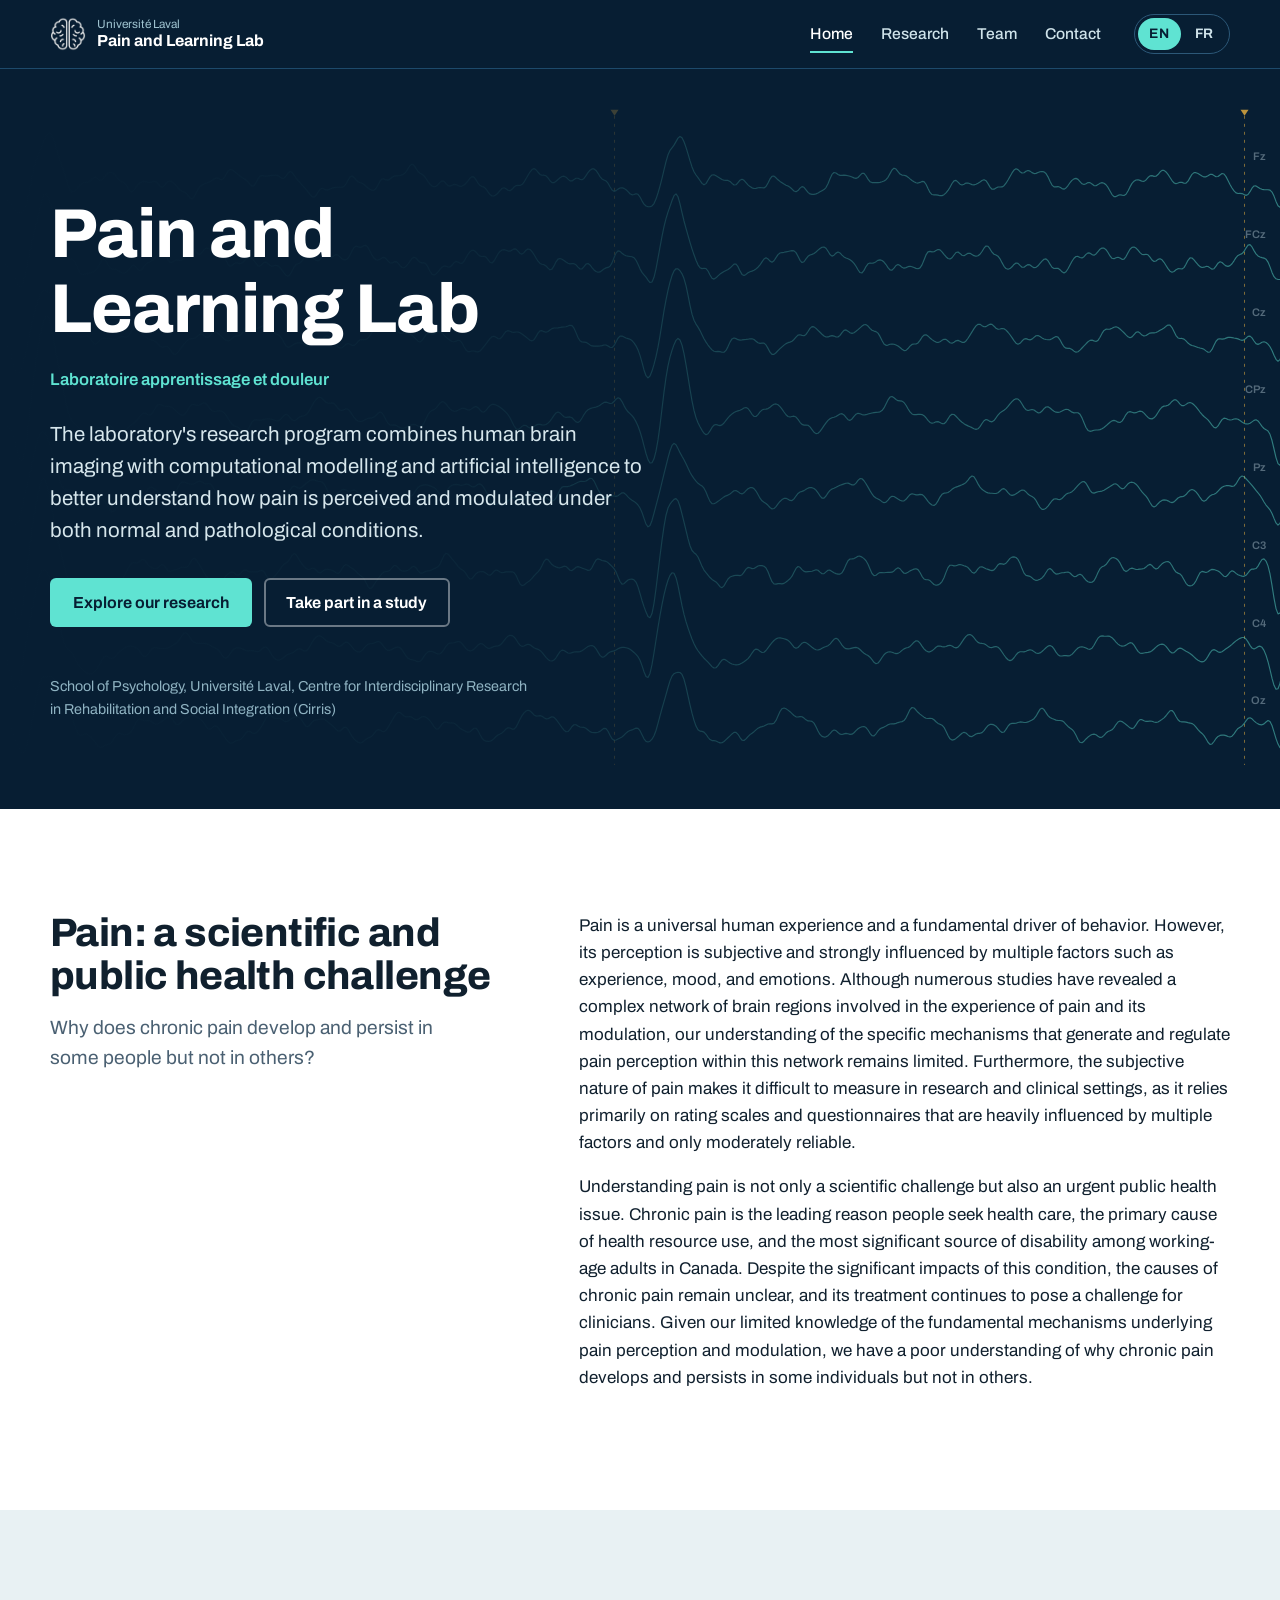
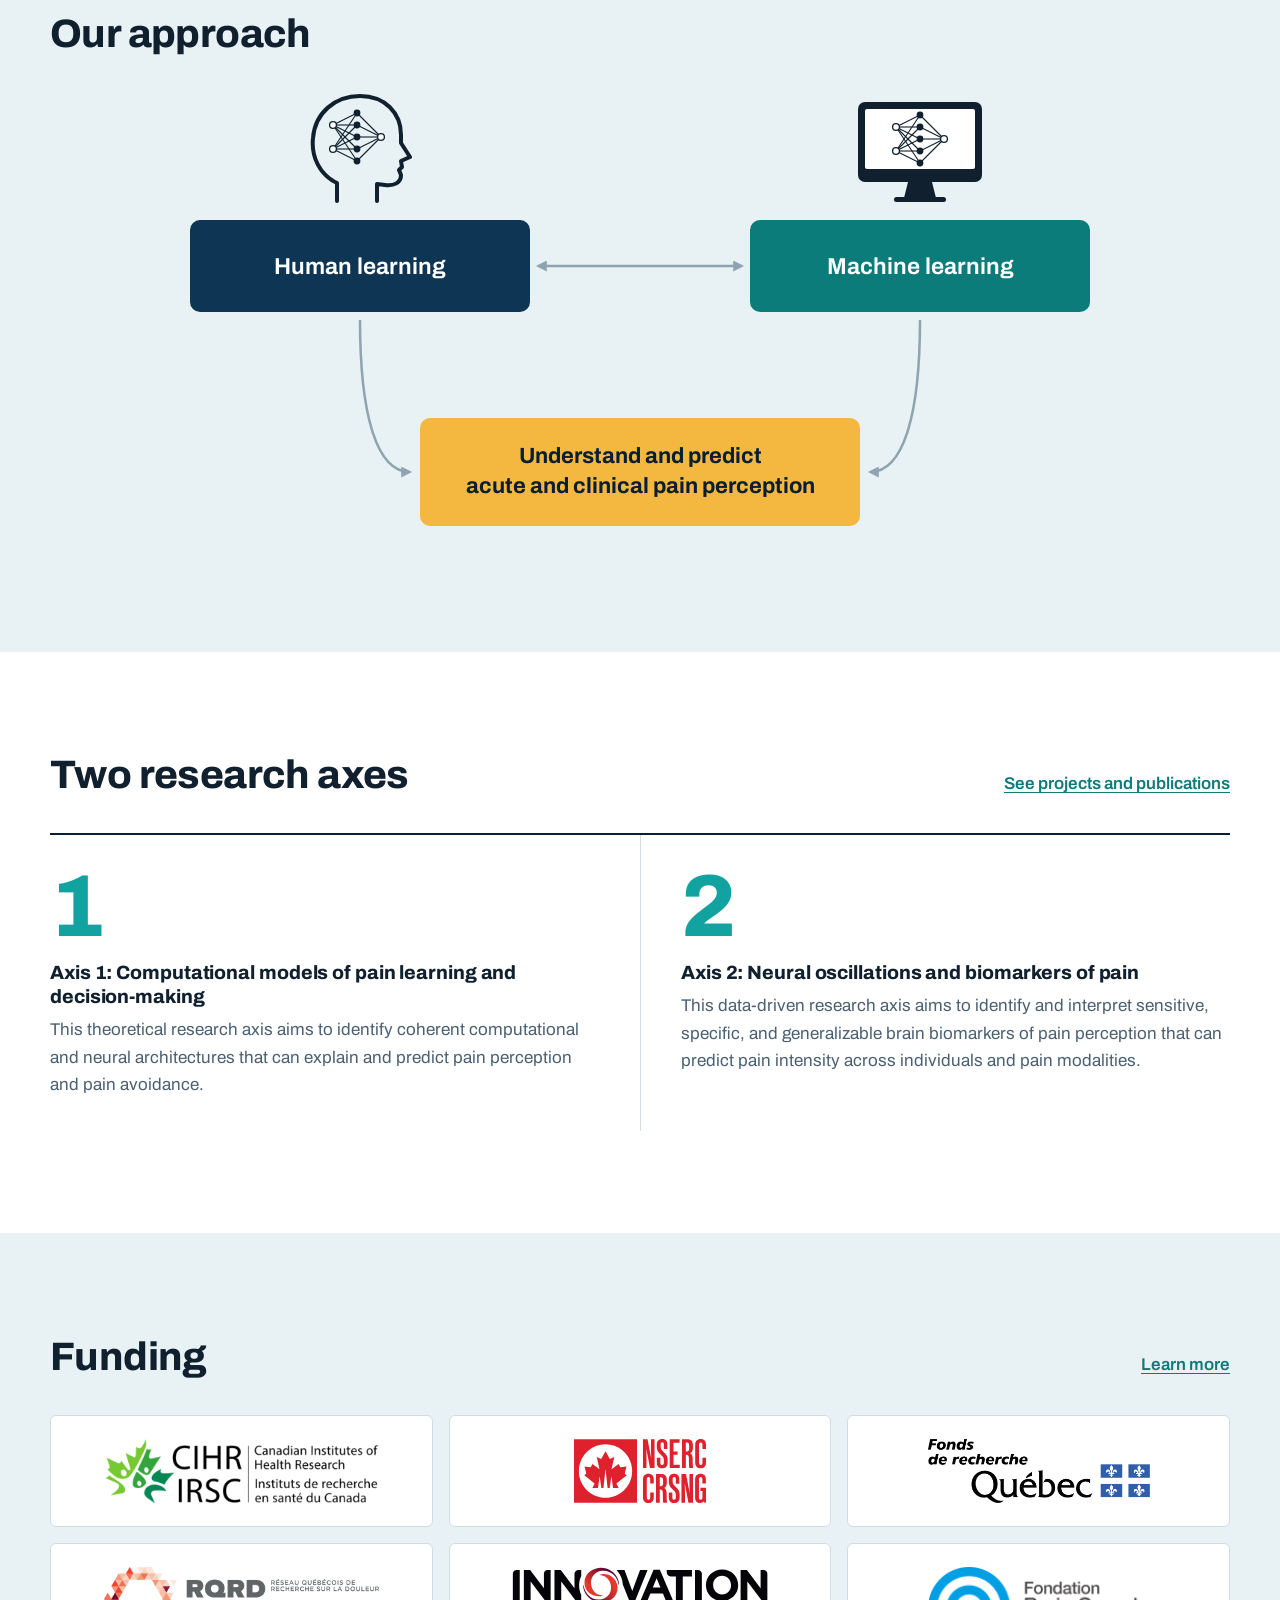
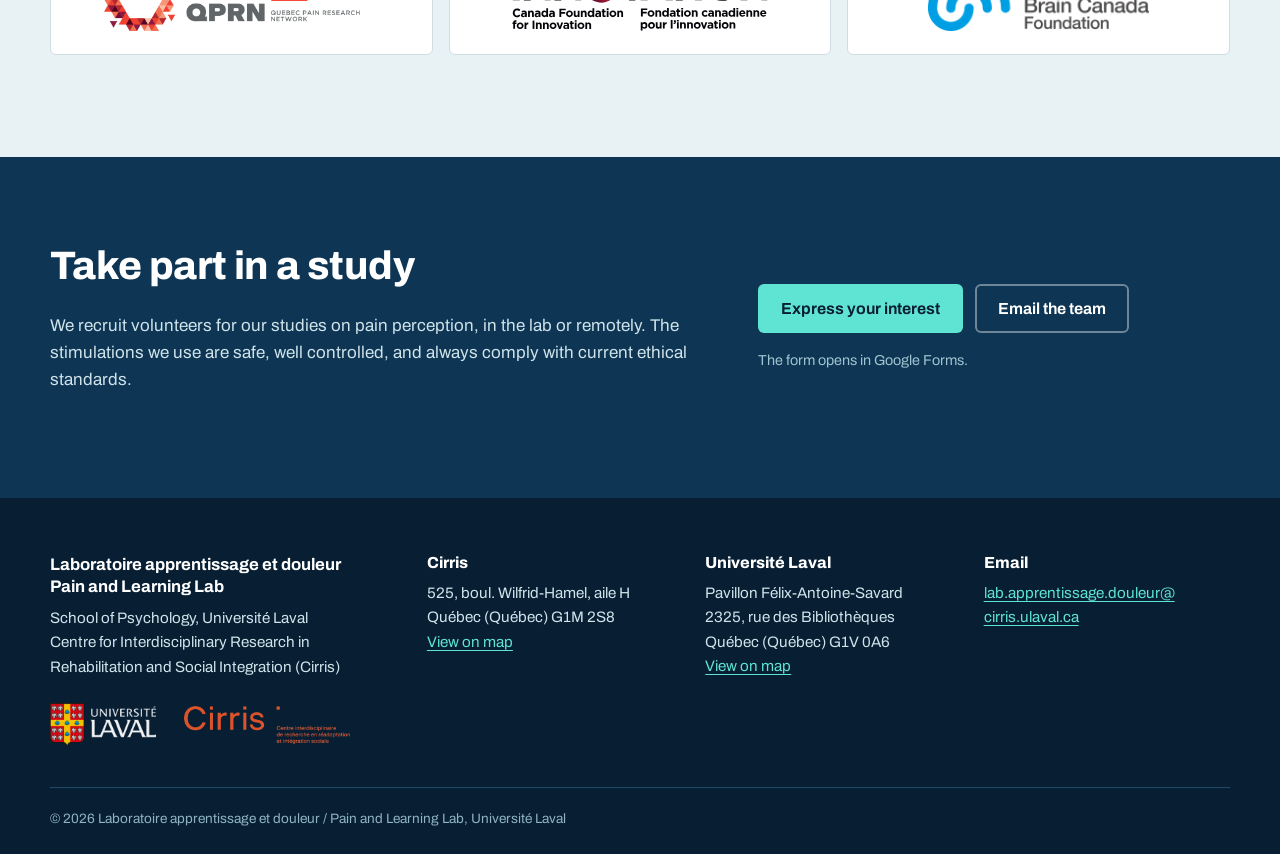
==== commit 0861c871: "Add figure carousels, new Pain 2026 paper and renamed research axes - Research: small auto-advancing" ====
--- a/en/index.html
+++ b/en/index.html
@@ -81,11 +81,11 @@
     </div>
     <div class="axes"><article class="axis">
       <span class="axis-num" aria-hidden="true">1</span>
-      <h3><a href="research.html#axis-1">Axis 1: Computational and neural architectures of pain</a></h3>
+      <h3><a href="research.html#axis-1">Axis 1: Computational models of pain learning and decision-making</a></h3>
       <p>This theoretical research axis aims to identify coherent computational and neural architectures that can explain and predict pain perception and pain avoidance.</p>
     </article><article class="axis">
       <span class="axis-num" aria-hidden="true">2</span>
-      <h3><a href="research.html#axis-2">Axis 2: Brain biomarkers of pain</a></h3>
+      <h3><a href="research.html#axis-2">Axis 2: Neural oscillations and biomarkers of pain</a></h3>
       <p>This data-driven research axis aims to identify and interpret sensitive, specific, and generalizable brain biomarkers of pain perception that can predict pain intensity across individuals and pain modalities.</p>
     </article></div>
   </div>
--- a/assets/css/style.css
+++ b/assets/css/style.css
@@ -352,6 +352,35 @@
 .axis-block + .axis-block { margin-top: clamp(3rem, 6vw, 4.5rem); padding-top: clamp(3rem, 6vw, 4.5rem); border-top: 1px solid var(--rule); }
 .axis-label { display: block; color: var(--teal); font-weight: 700; font-size: 1.05rem; margin-bottom: .5rem; }
 
+/* Figure carousel under each research axis */
+.axis-block .carousel { margin-top: 1.75rem; max-width: 320px; }
+.carousel-nav { display: flex; align-items: center; justify-content: center; gap: .75rem; margin-top: .6rem; }
+.carousel-nav button {
+  width: 2rem; height: 2rem; border-radius: 50%;
+  border: 1px solid var(--rule); background: #fff; color: var(--ink);
+  font: inherit; font-size: 1.15rem; line-height: 1; cursor: pointer;
+}
+.carousel-nav button:hover { border-color: var(--teal-bright); color: var(--teal); }
+.slides { position: relative; }
+.slide { margin: 0; }
+.slide[hidden] { display: none; }
+.slide-img {
+  position: relative; aspect-ratio: 4 / 3;
+  background: #fff; border: 1px solid var(--rule); border-radius: var(--radius);
+}
+.slide-img img {
+  position: absolute; inset: 0; width: 100%; height: 100%;
+  padding: .5rem; object-fit: contain;
+}
+.slide figcaption { margin-top: .5rem; color: var(--muted); font-size: .8rem; line-height: 1.4; }
+.slide figcaption strong { color: var(--ink); }
+.slide.is-in { animation: slide-in .5s ease; }
+@keyframes slide-in { from { opacity: 0; } to { opacity: 1; } }
+.dots { display: flex; justify-content: center; gap: .4rem; }
+.dot { width: .5rem; height: .5rem; padding: 0; border-radius: 50%; border: 0; background: var(--rule); cursor: pointer; }
+.dot[aria-current="true"] { background: var(--teal); }
+@media (prefers-reduced-motion: reduce) { .slide.is-in { animation: none; } }
+
 .pubs { list-style: none; margin: 1.75rem 0 0; padding: 0; border-top: 1px solid var(--rule); }
 .pubs-title { font-size: 1rem; margin: 2rem 0 0; }
 .pub {
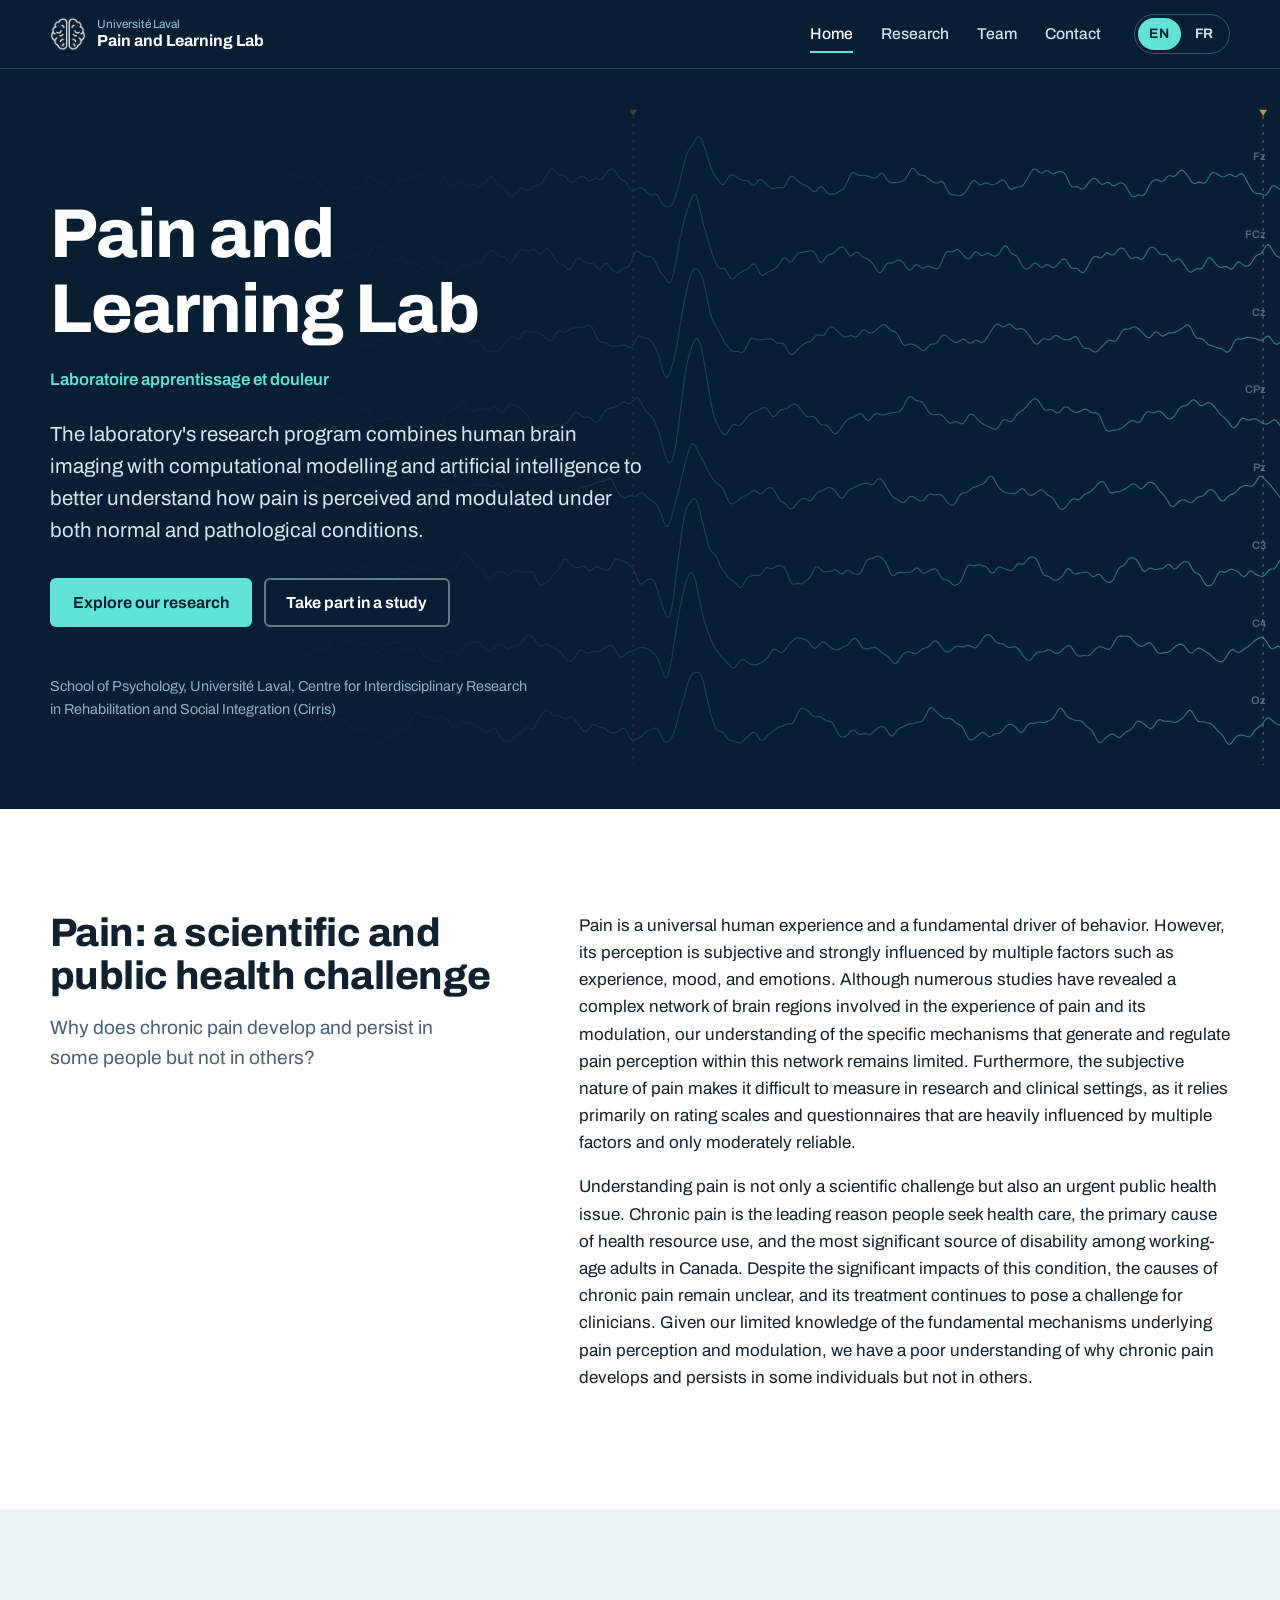
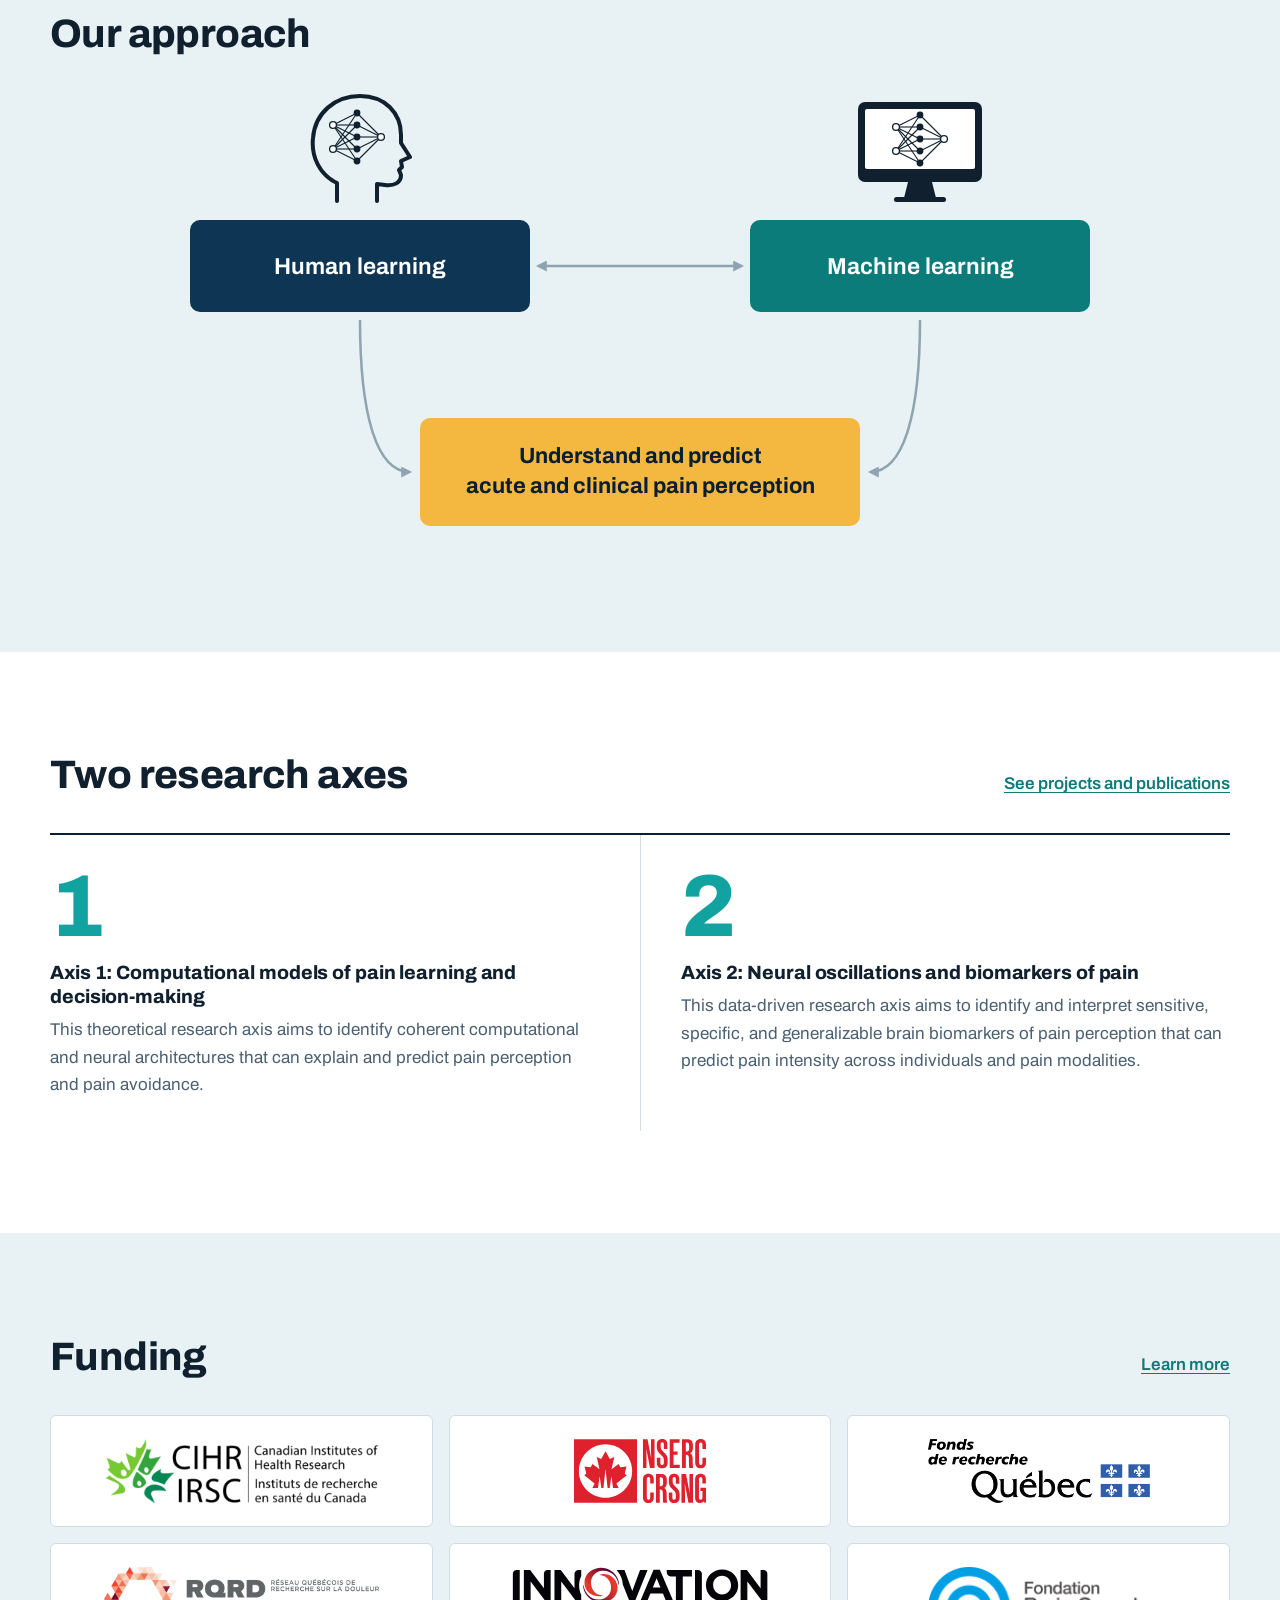
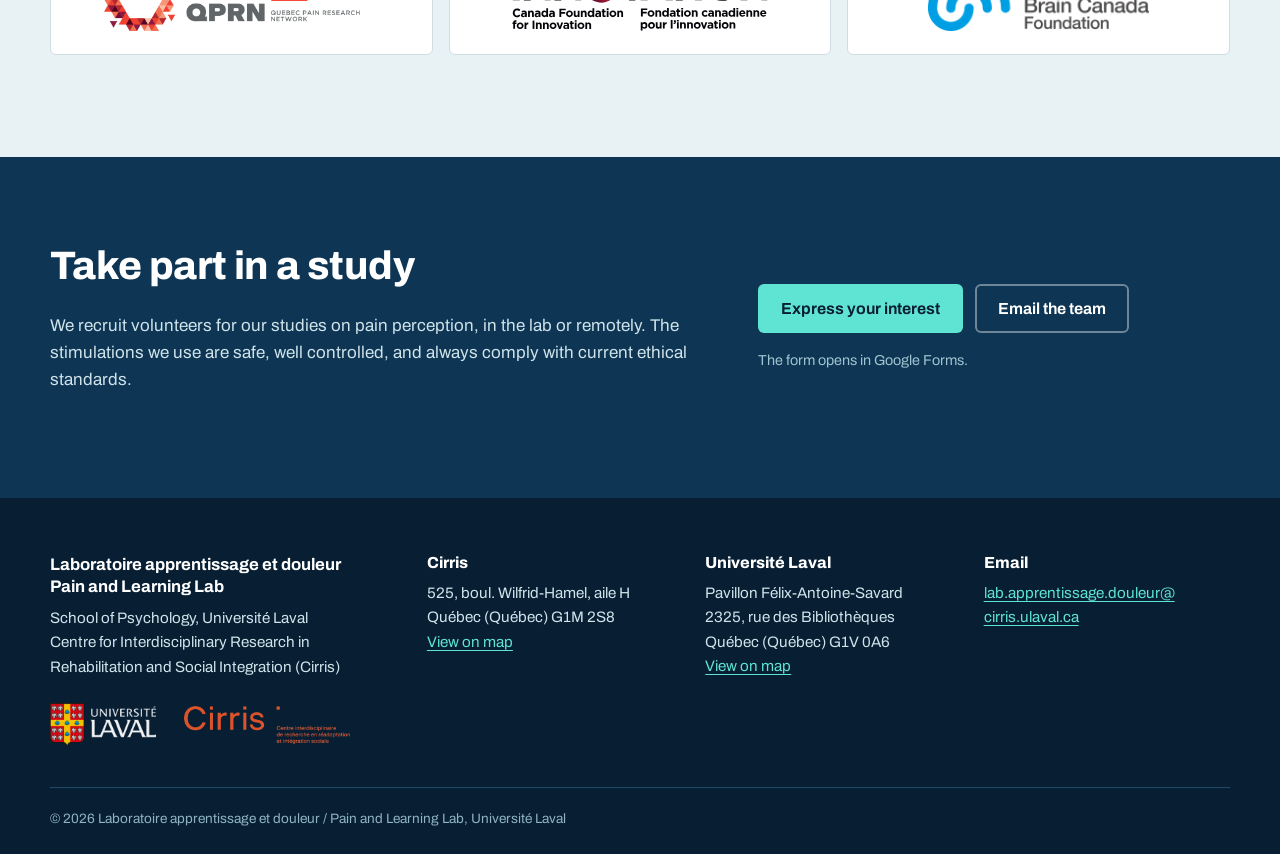
==== commit 99c1626c: "Fix carousel autoplay: version CSS/JS links and keep autoplay after mouse clicks Co-Authored-By: Cla" ====
--- a/en/index.html
+++ b/en/index.html
@@ -19,8 +19,8 @@
 <link rel="preconnect" href="https://fonts.googleapis.com">
 <link rel="preconnect" href="https://fonts.gstatic.com" crossorigin>
 <link rel="stylesheet" href="https://fonts.googleapis.com/css2?family=Archivo:wdth,wght@62..125,100..900&amp;display=swap">
-<link rel="stylesheet" href="../assets/css/style.css">
-<script defer src="../assets/js/main.js"></script>
+<link rel="stylesheet" href="../assets/css/style.css?v=7fbdc75f">
+<script defer src="../assets/js/main.js?v=795a2013"></script>
 </head>
 <body>
 <a class="skip" href="#main">Skip to content</a>
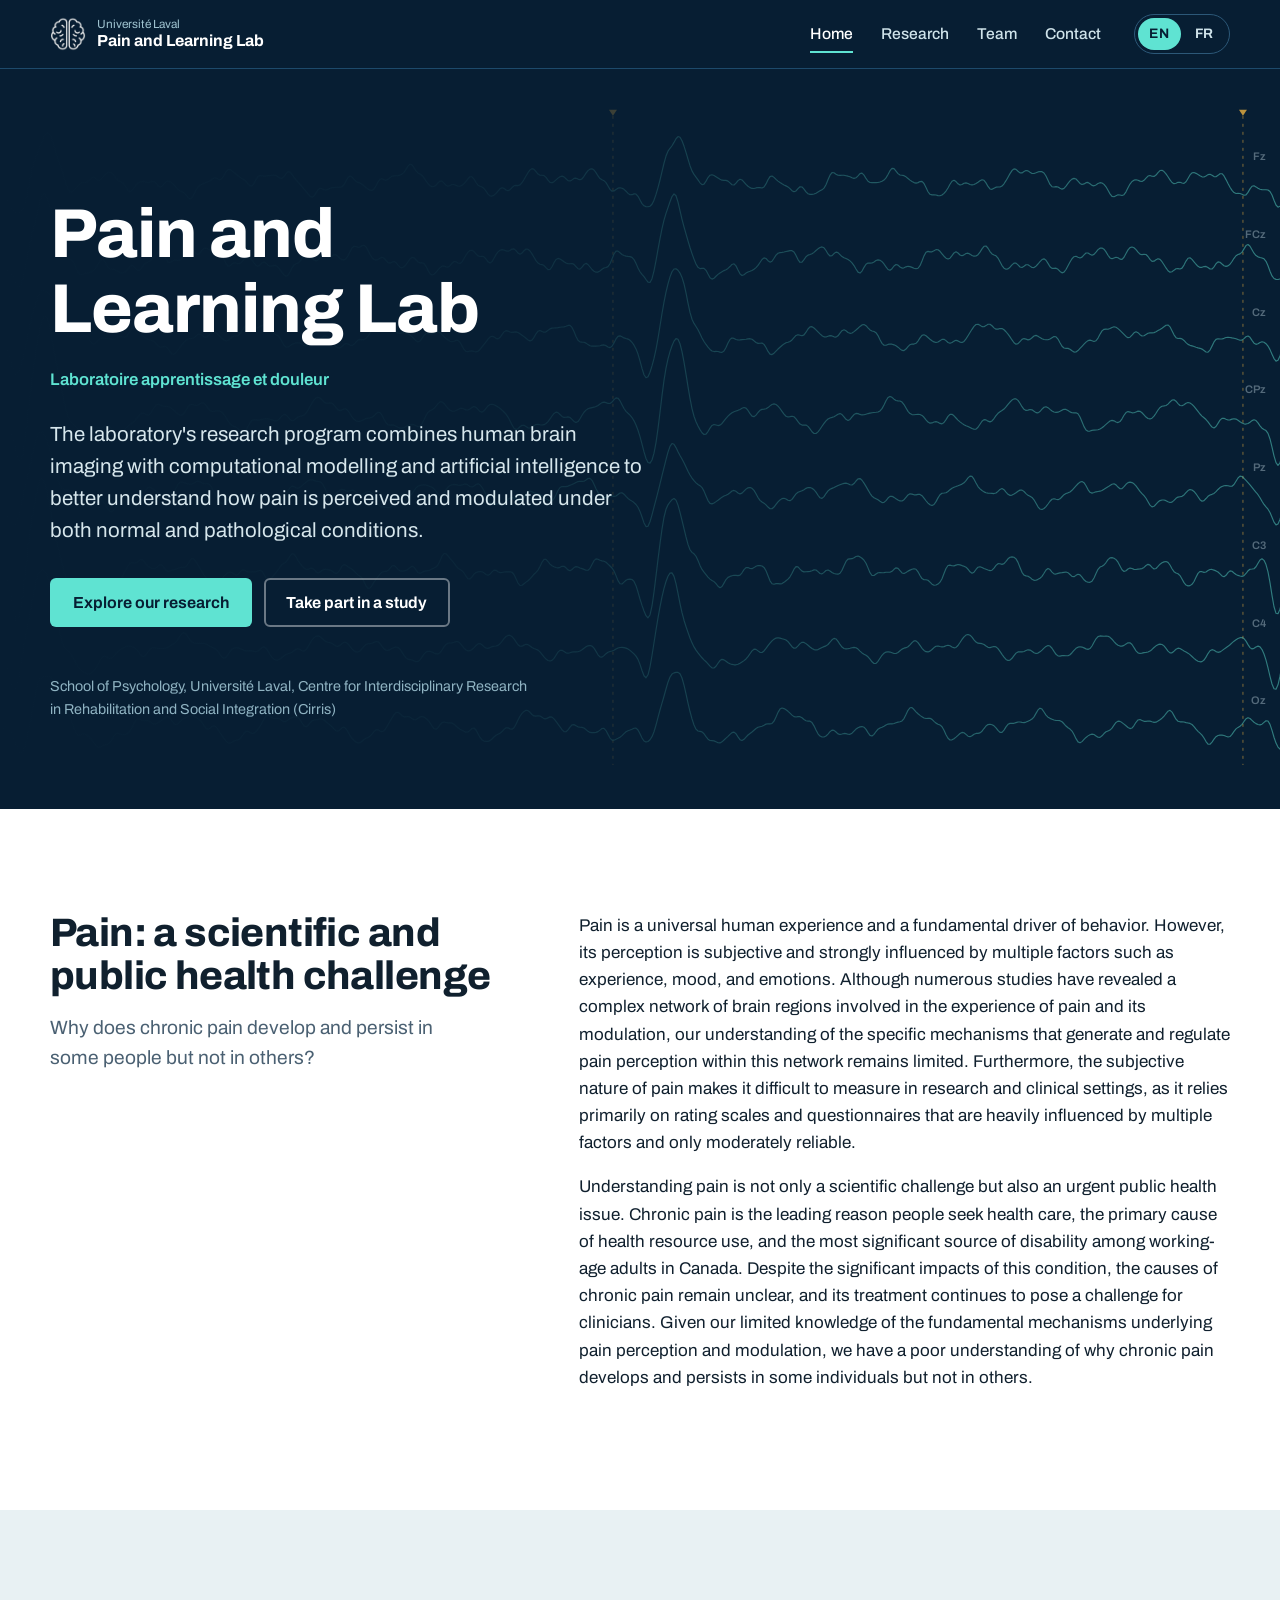
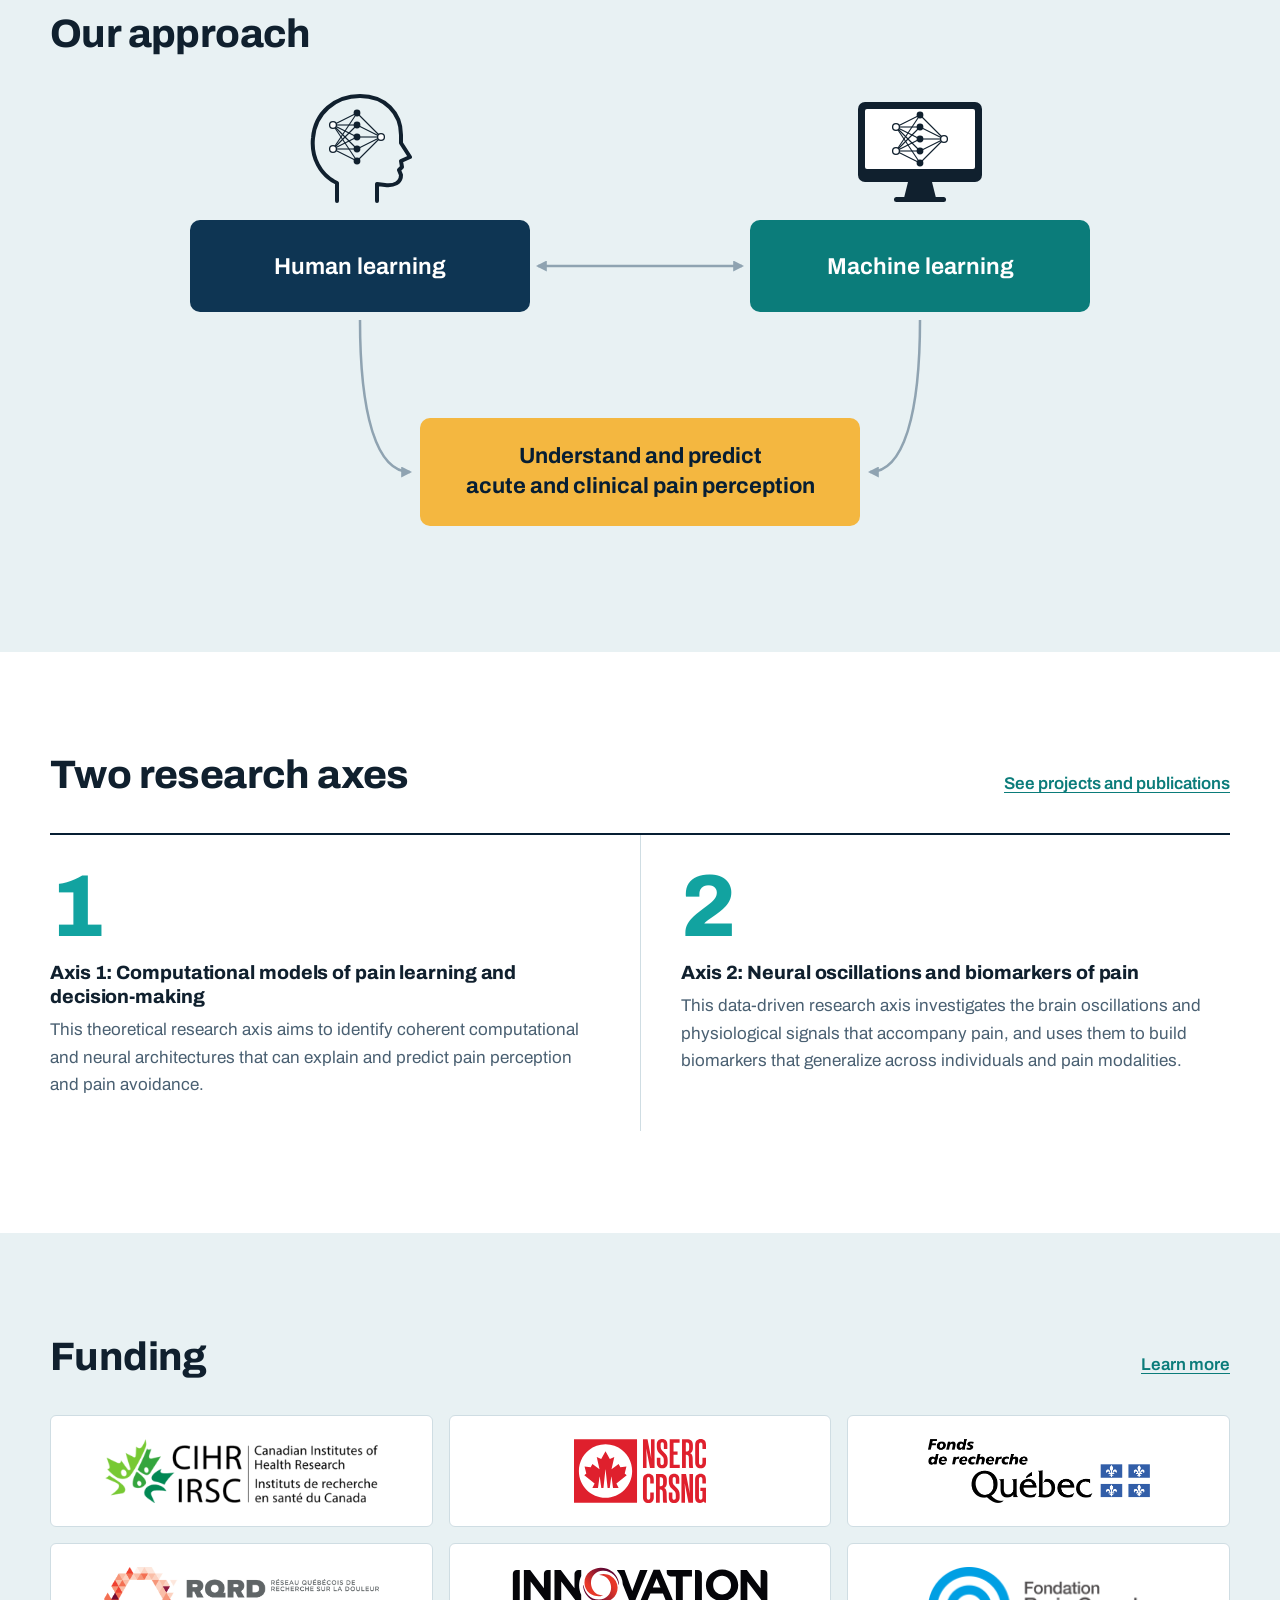
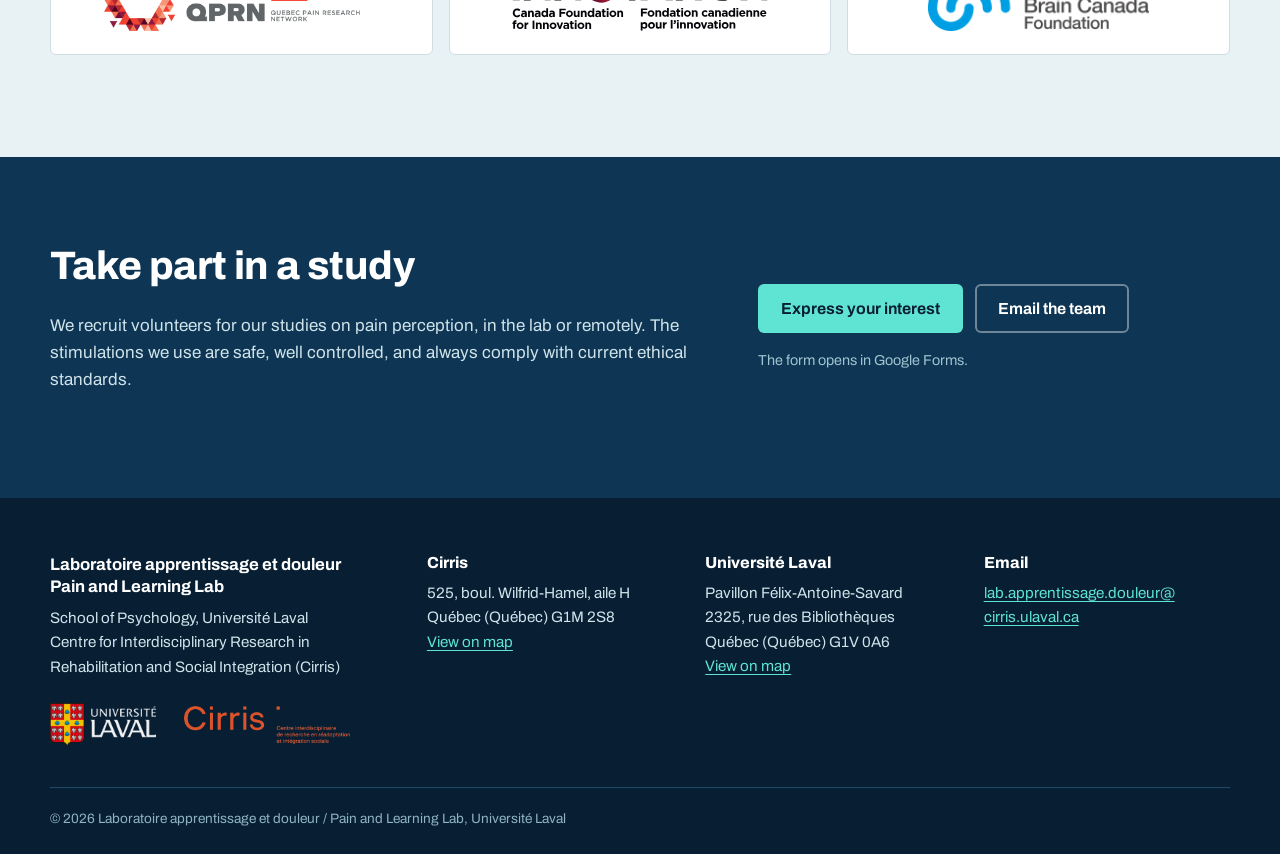
==== commit 0fde3a11: "Update Axis 2 description to match new title Co-Authored-By: Claude Opus 5.5 <noreply@anthropic.com>" ====
--- a/en/index.html
+++ b/en/index.html
@@ -86,7 +86,7 @@
     </article><article class="axis">
       <span class="axis-num" aria-hidden="true">2</span>
       <h3><a href="research.html#axis-2">Axis 2: Neural oscillations and biomarkers of pain</a></h3>
-      <p>This data-driven research axis aims to identify and interpret sensitive, specific, and generalizable brain biomarkers of pain perception that can predict pain intensity across individuals and pain modalities.</p>
+      <p>This data-driven research axis investigates the brain oscillations and physiological signals that accompany pain, and uses them to build biomarkers that generalize across individuals and pain modalities.</p>
     </article></div>
   </div>
 </section>
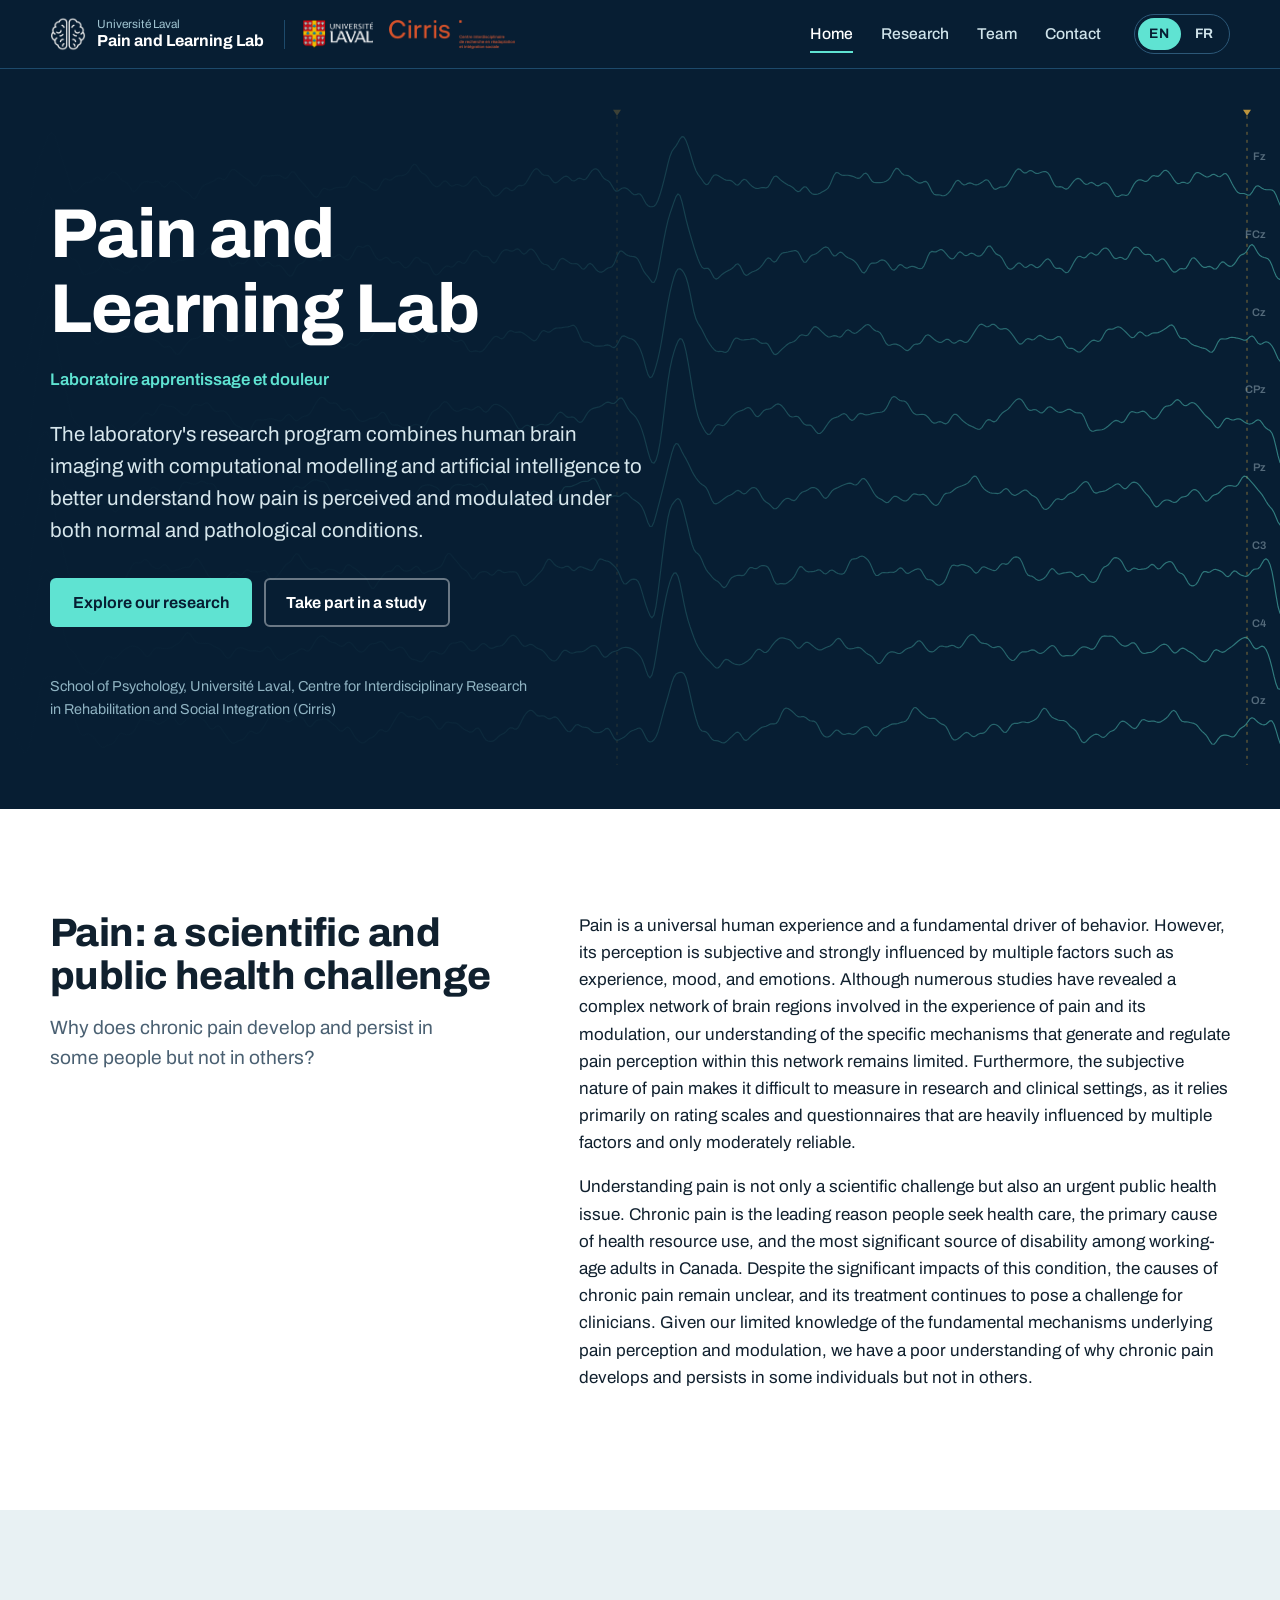
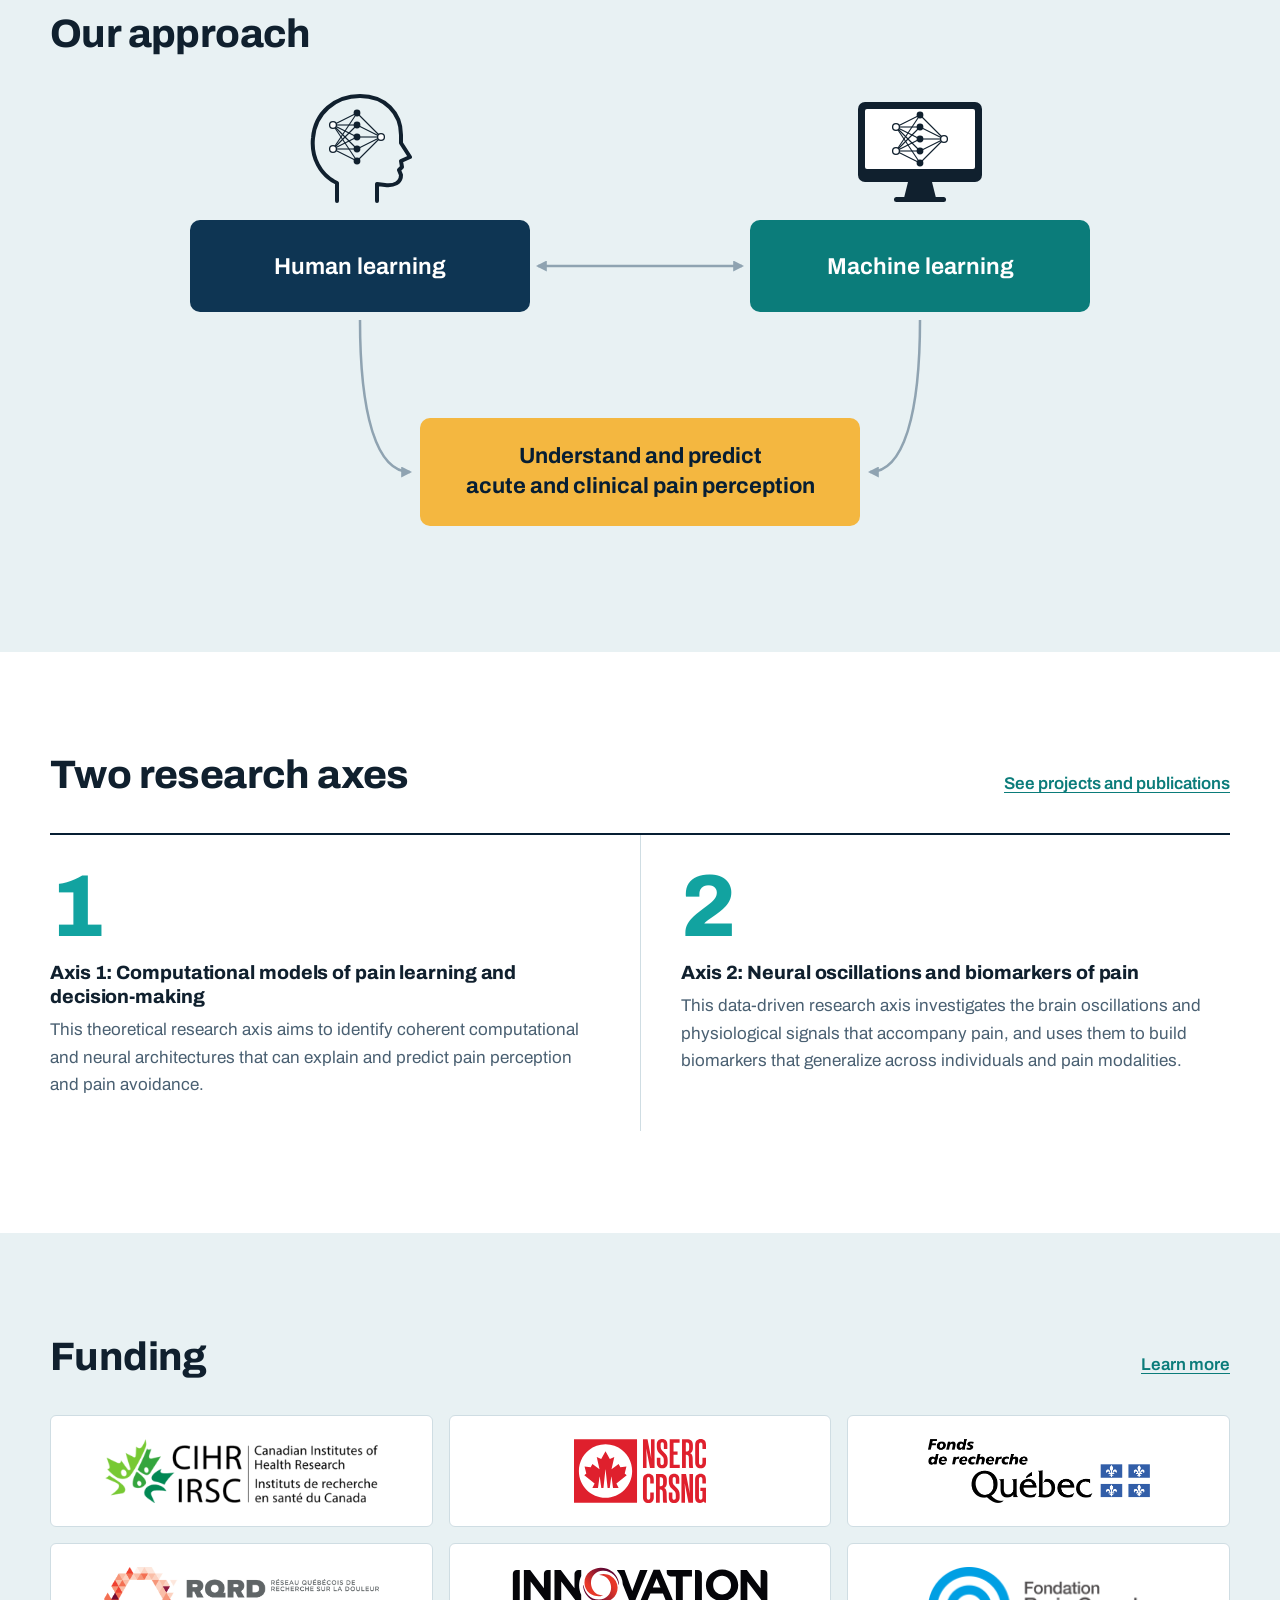
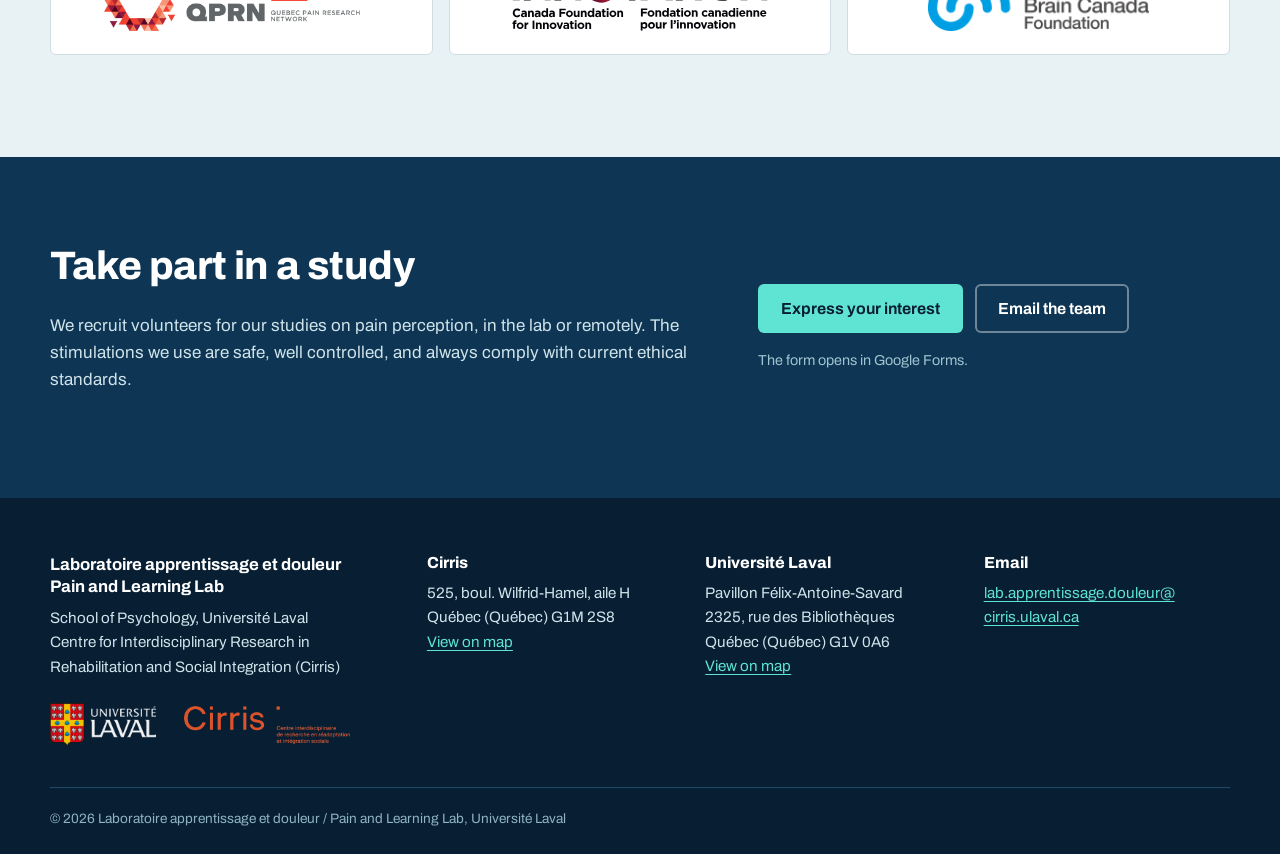
==== commit f4cfd46e: "Add Université Laval and Cirris logos to the header Co-Authored-By: Claude Opus 5.5 <noreply@anthrop" ====
--- a/en/index.html
+++ b/en/index.html
@@ -19,7 +19,7 @@
 <link rel="preconnect" href="https://fonts.googleapis.com">
 <link rel="preconnect" href="https://fonts.gstatic.com" crossorigin>
 <link rel="stylesheet" href="https://fonts.googleapis.com/css2?family=Archivo:wdth,wght@62..125,100..900&amp;display=swap">
-<link rel="stylesheet" href="../assets/css/style.css?v=7fbdc75f">
+<link rel="stylesheet" href="../assets/css/style.css?v=5cbe304d">
 <script defer src="../assets/js/main.js?v=795a2013"></script>
 </head>
 <body>
@@ -30,6 +30,10 @@
       <img src="../assets/img/logo.png" alt="" width="36" height="36">
       <span class="brand-text"><span class="brand-small">Université Laval</span><span class="brand-name">Pain and Learning Lab</span></span>
     </a>
+    <div class="partners">
+      <a href="https://www.ulaval.ca/"><img src="../assets/img/logos/ulaval-reversed.png" alt="Université Laval" width="70" height="29"></a>
+      <a href="https://www.cirris.ulaval.ca/"><img src="../assets/img/logos/cirris.png" alt="Cirris" width="127" height="29"></a>
+    </div>
     <nav class="nav" id="nav" aria-label="Main navigation"><ul><li><a href="index.html" aria-current="page">Home</a></li><li><a href="research.html">Research</a></li><li><a href="team.html">Team</a></li><li><a href="contact.html">Contact</a></li></ul></nav>
     <div class="lang" role="group" aria-label="Language / Langue">
       <span class="lang-opt is-current" lang="en">EN</span>
--- a/assets/css/style.css
+++ b/assets/css/style.css
@@ -110,7 +110,6 @@
 
 .brand {
   display: flex; align-items: center; gap: .7rem;
-  margin-right: auto;
   color: #fff;
   text-decoration: none;
 }
@@ -118,6 +117,20 @@
 .brand-text { display: flex; flex-direction: column; line-height: 1.12; }
 .brand-small { font-size: .74rem; color: #9FC3D0; }
 .brand-name { font-weight: 700; font-size: 1rem; }
+
+/* University and research-centre logos next to the lab name */
+.partners {
+  display: flex; align-items: center; gap: 1rem;
+  margin-right: auto; padding-left: 1.1rem;
+  border-left: 1px solid var(--line-dark);
+}
+.partners a { display: block; opacity: .92; }
+.partners a:hover { opacity: 1; }
+.partners img { display: block; height: 29px; width: auto; }
+@media (max-width: 1120px) {
+  .partners { display: none; }
+  .brand { margin-right: auto; }
+}
 
 .nav ul { list-style: none; margin: 0; padding: 0; display: flex; gap: .15rem; }
 .nav a {
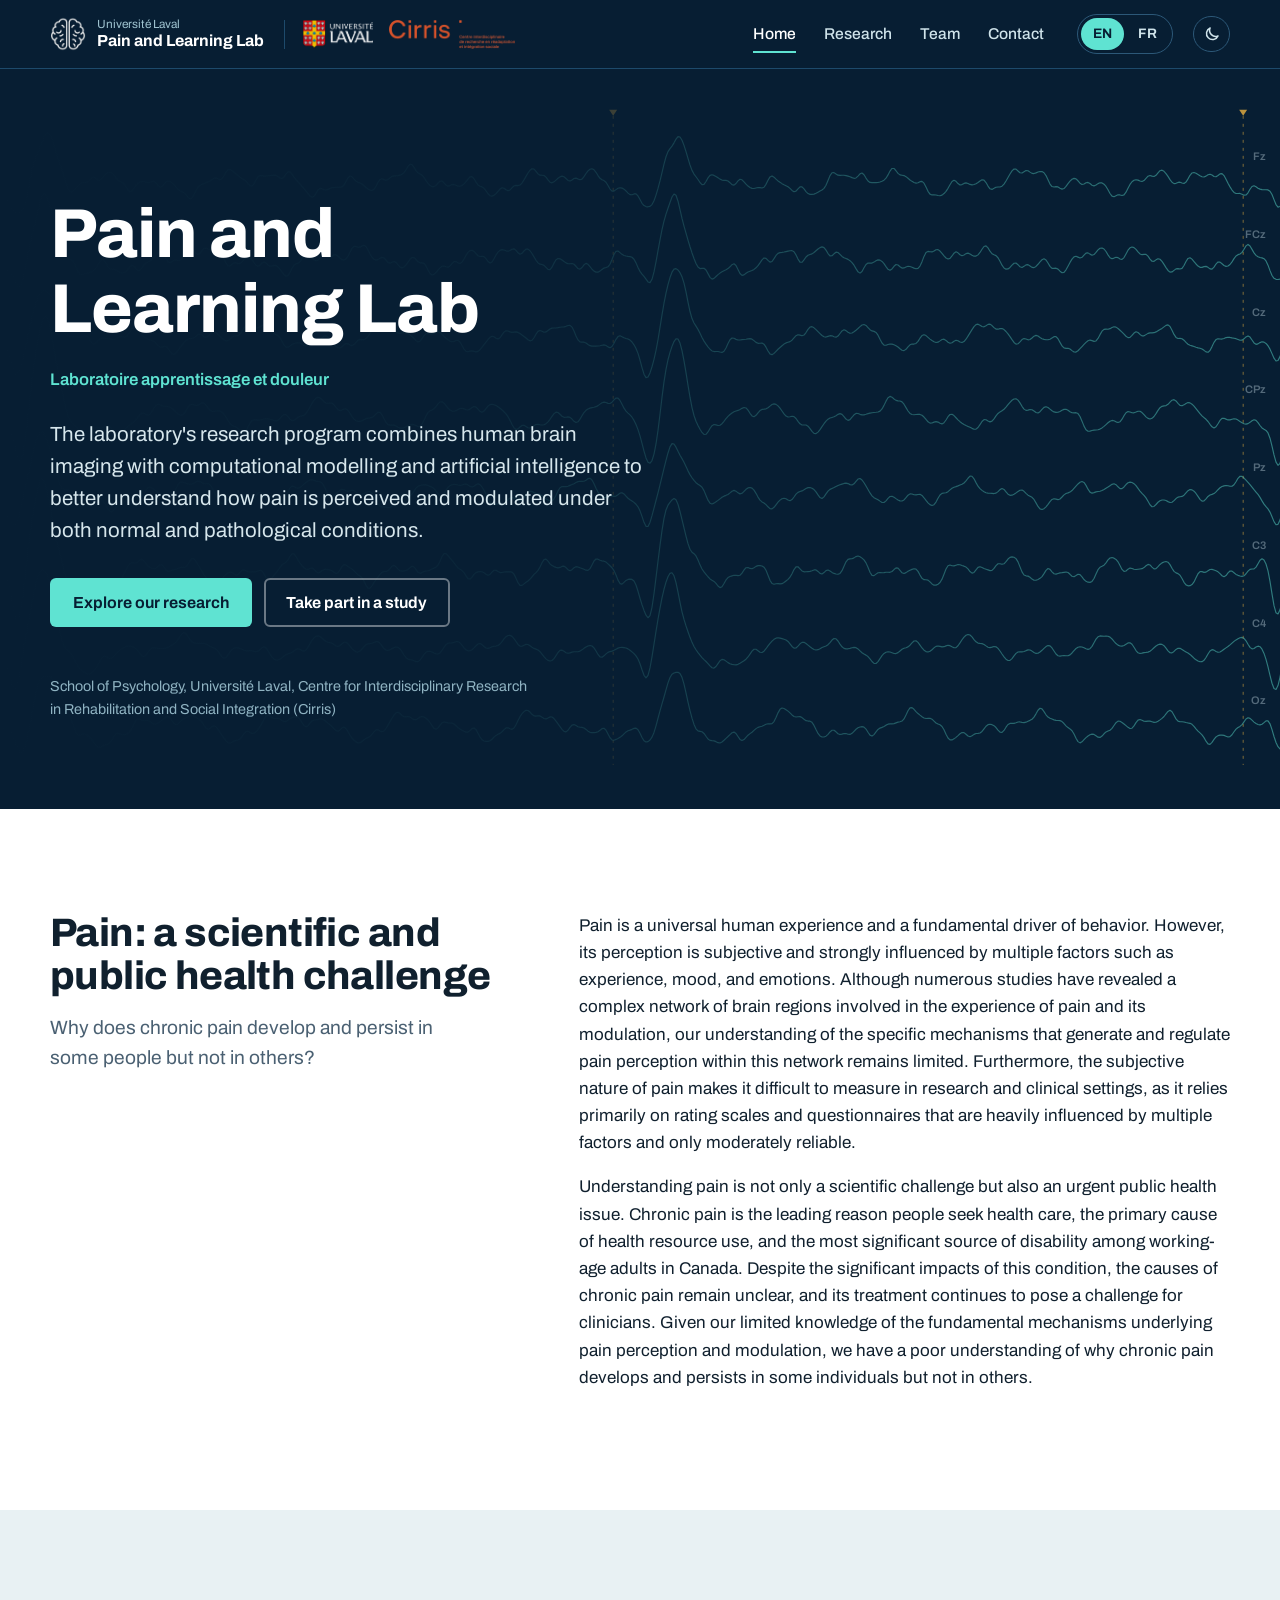
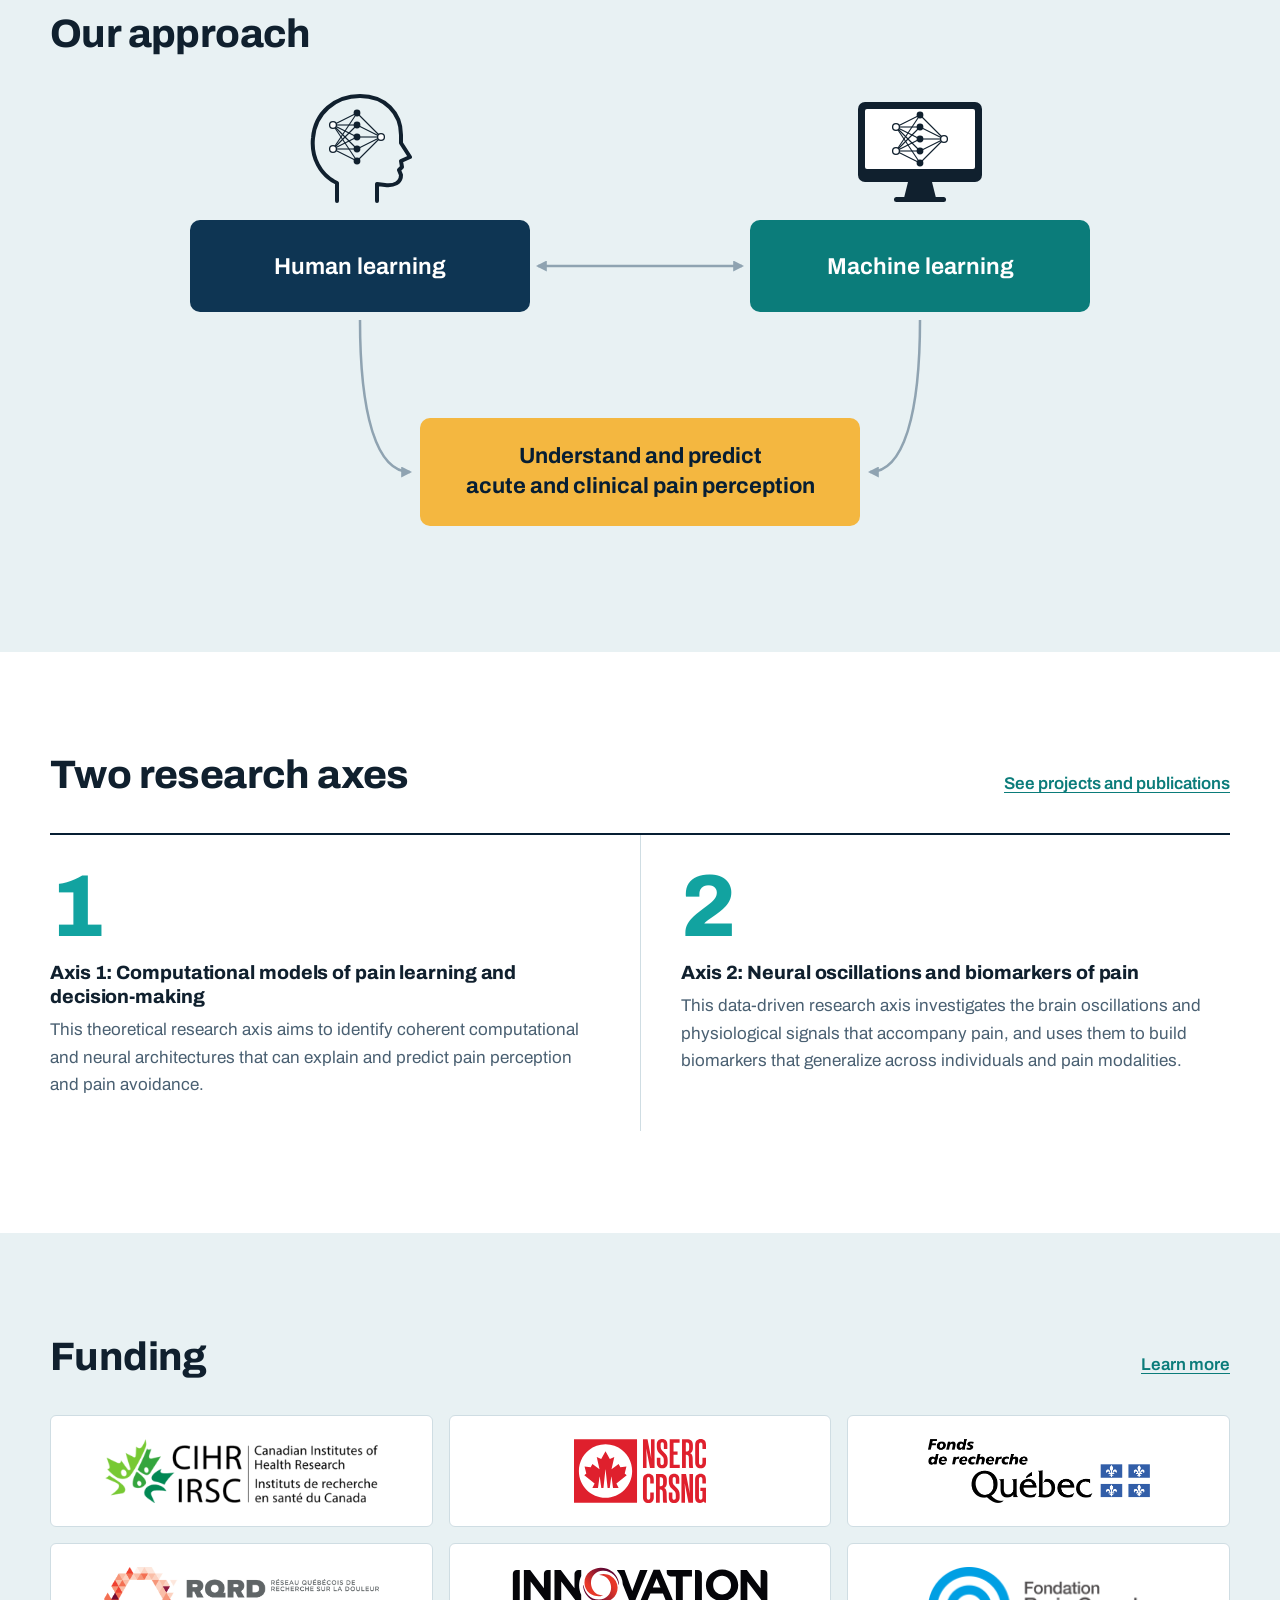
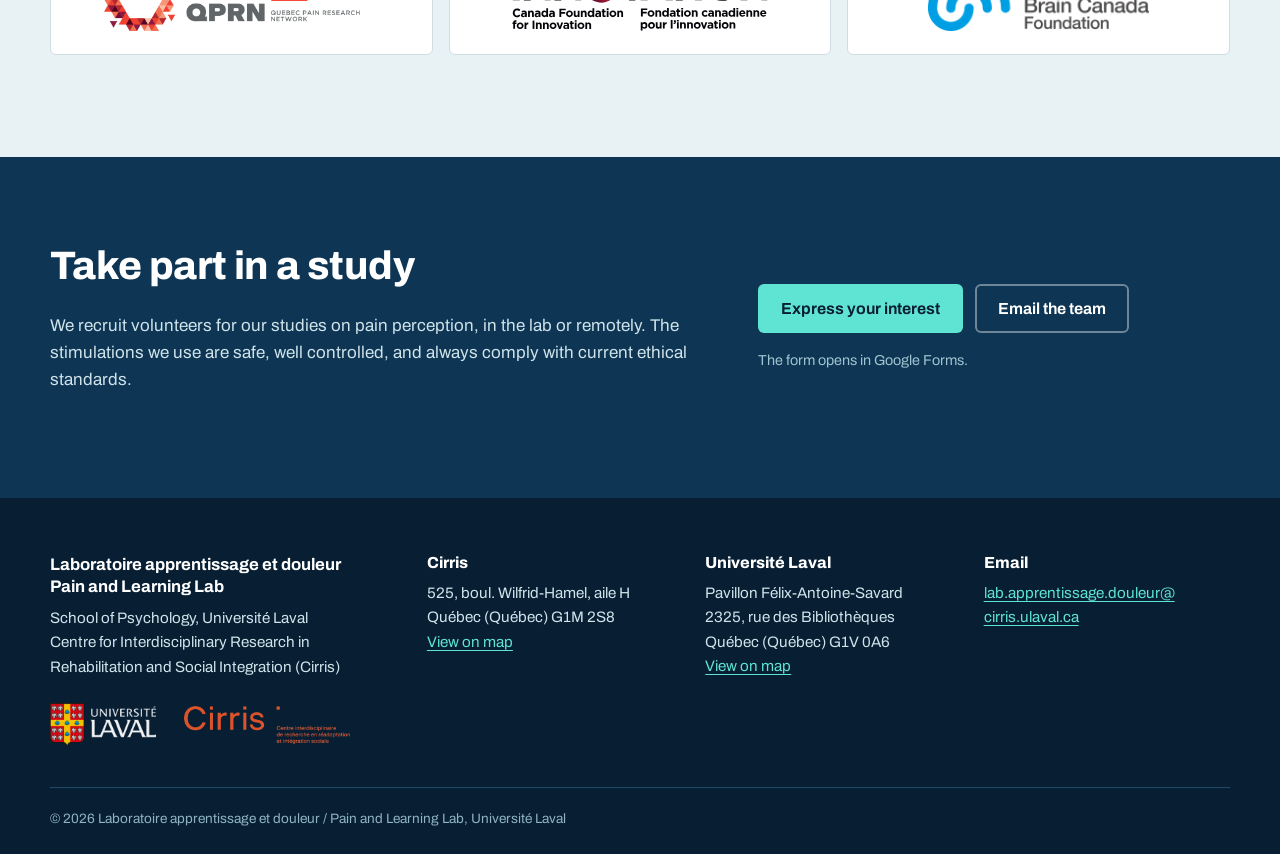
==== commit df4c620a: "Add dark mode (follows system setting, with header toggle) Co-Authored-By: Claude Opus 5.5 <noreply@" ====
--- a/en/index.html
+++ b/en/index.html
@@ -14,13 +14,15 @@
 <meta property="og:type" content="website">
 <meta property="og:locale" content="en_CA">
 <meta name="theme-color" content="#071E33">
+<meta name="color-scheme" content="light dark">
+<script>try{var t=localStorage.getItem('pll-theme');if(t)document.documentElement.dataset.theme=t;}catch(e){}</script>
 <link rel="icon" href="../assets/img/favicon.png" type="image/png">
 <link rel="apple-touch-icon" href="../assets/img/apple-touch-icon.png">
 <link rel="preconnect" href="https://fonts.googleapis.com">
 <link rel="preconnect" href="https://fonts.gstatic.com" crossorigin>
 <link rel="stylesheet" href="https://fonts.googleapis.com/css2?family=Archivo:wdth,wght@62..125,100..900&amp;display=swap">
-<link rel="stylesheet" href="../assets/css/style.css?v=5cbe304d">
-<script defer src="../assets/js/main.js?v=795a2013"></script>
+<link rel="stylesheet" href="../assets/css/style.css?v=29379f84">
+<script defer src="../assets/js/main.js?v=e88f85a6"></script>
 </head>
 <body>
 <a class="skip" href="#main">Skip to content</a>
@@ -39,6 +41,7 @@
       <span class="lang-opt is-current" lang="en">EN</span>
       <a class="lang-opt" href="../fr/index.html" hreflang="fr" lang="fr" data-lang="fr" title="Version française">FR</a>
     </div>
+    <button class="theme-btn" type="button" aria-pressed="false" aria-label="Dark mode" title="Dark mode"><svg class="i-moon" viewBox="0 0 24 24" aria-hidden="true"><path d="M20 14.5A8 8 0 0 1 9.5 4 8 8 0 1 0 20 14.5Z" fill="none" stroke="currentColor" stroke-width="2" stroke-linejoin="round"/></svg><svg class="i-sun" viewBox="0 0 24 24" aria-hidden="true"><circle cx="12" cy="12" r="4.2" fill="none" stroke="currentColor" stroke-width="2"/><path d="M12 2v2.5M12 19.5V22M2 12h2.5M19.5 12H22M4.9 4.9l1.8 1.8M17.3 17.3l1.8 1.8M4.9 19.1l1.8-1.8M17.3 6.7l1.8-1.8" stroke="currentColor" stroke-width="2" stroke-linecap="round"/></svg></button>
     <button class="menu-btn" type="button" aria-expanded="false" aria-controls="nav" aria-label="Menu"><svg viewBox="0 0 20 20" aria-hidden="true"><path d="M3 5h14M3 10h14M3 15h14" stroke="currentColor" stroke-width="2" stroke-linecap="round"/></svg><span>Menu</span></button>
   </div>
 </header>
--- a/assets/css/style.css
+++ b/assets/css/style.css
@@ -17,10 +17,50 @@
   --muted: #4A6072;       /* secondary text */
   --on-dark: #CFE3EA;     /* body text on dark */
   --rule: #CFDDE3;
+  --surface: #FFFFFF;     /* cards and buttons on page backgrounds */
+  --figure-bg: #FFFFFF;   /* behind figures and logos, stays white in dark mode */
+  --badge-bg: #FFF1D0;
+  --badge-ink: #6E4A00;
+  --card-human: var(--deep);
+  --arrow: #8FA3B1;
 
   --font: "Archivo", "Helvetica Neue", Helvetica, Arial, system-ui, sans-serif;
   --wrap: 1180px;
   --radius: 6px;
+}
+
+/* Dark mode: follows the system setting unless the visitor picked a theme with the header button */
+@media (prefers-color-scheme: dark) {
+  :root:not([data-theme="light"]) {
+  --paper: #0B1826;
+  --mist: #102336;
+  --surface: #14293D;
+  --ink: #E4EEF2;
+  --muted: #A3B8C5;
+  --rule: #26435A;
+  --teal: #5CD0C6;
+  --teal-bright: #3CBDB6;
+  --badge-bg: #4A3710;
+  --badge-ink: #FFD98A;
+  --card-human: #1F5480;
+  --arrow: #6F8797;
+  color-scheme: dark;
+  }
+}
+:root[data-theme="dark"] {
+  --paper: #0B1826;
+  --mist: #102336;
+  --surface: #14293D;
+  --ink: #E4EEF2;
+  --muted: #A3B8C5;
+  --rule: #26435A;
+  --teal: #5CD0C6;
+  --teal-bright: #3CBDB6;
+  --badge-bg: #4A3710;
+  --badge-ink: #FFD98A;
+  --card-human: #1F5480;
+  --arrow: #6F8797;
+  color-scheme: dark;
 }
 
 *, *::before, *::after { box-sizing: border-box; }
@@ -167,6 +207,22 @@
 }
 a.lang-opt:hover { background: rgba(255,255,255,.1); color: #fff; }
 .lang-opt.is-current { background: var(--signal); color: var(--abyss); }
+
+.theme-btn {
+  display: grid; place-items: center; flex: none;
+  width: 2.3rem; height: 2.3rem; padding: 0;
+  border: 1px solid #2C5878; border-radius: 50%;
+  background: transparent; color: var(--on-dark); cursor: pointer;
+}
+.theme-btn:hover { color: #fff; border-color: var(--signal); }
+.theme-btn svg { width: 18px; height: 18px; }
+.theme-btn .i-sun { display: none; }
+:root[data-theme="dark"] .theme-btn .i-sun { display: block; }
+:root[data-theme="dark"] .theme-btn .i-moon { display: none; }
+@media (prefers-color-scheme: dark) {
+  :root:not([data-theme="light"]) .theme-btn .i-sun { display: block; }
+  :root:not([data-theme="light"]) .theme-btn .i-moon { display: none; }
+}
 
 .menu-btn {
   display: none;
@@ -218,8 +274,8 @@
 .btn-ghost:hover { border-color: #fff; background: rgba(255,255,255,.06); }
 .btn-dark { background: var(--abyss); color: #fff; }
 .btn-dark:hover { background: var(--deep); }
-.btn-outline { border-color: var(--abyss); color: var(--abyss); }
-.btn-outline:hover { background: var(--abyss); color: #fff; }
+.btn-outline { border-color: var(--ink); color: var(--ink); }
+.btn-outline:hover { background: var(--ink); color: var(--paper); }
 .btn-sm { padding: .5rem .9rem; font-size: .92rem; }
 
 /* ---------- Hero (home) ---------- */
@@ -335,19 +391,19 @@
   .approach-narrow { display: block; }
 }
 .approach-svg .card { stroke: none; }
-.approach-svg .card.human { fill: var(--deep); }
-.approach-svg .card.machine { fill: var(--teal); }
+.approach-svg .card.human { fill: var(--card-human); }
+.approach-svg .card.machine { fill: #0B7C7A; }
 .approach-svg .card.goal { fill: var(--heat); }
 .approach-svg .lbl { fill: #fff; font-weight: 650; text-anchor: middle; dominant-baseline: middle; }
 .approach-svg .lbl-goal { fill: var(--abyss); font-weight: 700; }
-.approach-svg .link { fill: none; stroke: #8FA3B1; stroke-width: 2.5; }
-.approach-svg .arrowhead { fill: #8FA3B1; }
+.approach-svg .link { fill: none; stroke: var(--arrow); stroke-width: 2.5; }
+.approach-svg .arrowhead { fill: var(--arrow); }
 .approach-svg .icon-line { fill: none; stroke: var(--ink); stroke-width: 4; stroke-linecap: round; stroke-linejoin: round; }
 .approach-svg .icon-fill { fill: var(--ink); }
-.approach-svg .screen { fill: #fff; }
+.approach-svg .screen { fill: var(--paper); }
 .approach-svg .net line { stroke: var(--ink); stroke-width: 1.1; }
 .approach-svg .n-hid { fill: var(--ink); }
-.approach-svg .n-in { fill: #fff; stroke: var(--ink); stroke-width: 1.3; }
+.approach-svg .n-in { fill: var(--paper); stroke: var(--ink); stroke-width: 1.3; }
 
 /* Participate band */
 .participate { background: var(--deep); color: #fff; padding: clamp(3.5rem, 7vw, 5.5rem) 0; }
@@ -370,7 +426,7 @@
 .carousel-nav { display: flex; align-items: center; justify-content: center; gap: .75rem; margin-top: .6rem; }
 .carousel-nav button {
   width: 2rem; height: 2rem; border-radius: 50%;
-  border: 1px solid var(--rule); background: #fff; color: var(--ink);
+  border: 1px solid var(--rule); background: var(--surface); color: var(--ink);
   font: inherit; font-size: 1.15rem; line-height: 1; cursor: pointer;
 }
 .carousel-nav button:hover { border-color: var(--teal-bright); color: var(--teal); }
@@ -379,7 +435,7 @@
 .slide[hidden] { display: none; }
 .slide-img {
   position: relative; aspect-ratio: 4 / 3;
-  background: #fff; border: 1px solid var(--rule); border-radius: var(--radius);
+  background: var(--figure-bg); border: 1px solid var(--rule); border-radius: var(--radius);
 }
 .slide-img img {
   position: absolute; inset: 0; width: 100%; height: 100%;
@@ -410,7 +466,7 @@
 .badge {
   display: inline-block; margin-left: .35rem;
   padding: .08rem .6rem; border-radius: 999px;
-  background: #FFF1D0; color: #6E4A00;
+  background: var(--badge-bg); color: var(--badge-ink);
   font-size: .8rem; font-weight: 650; vertical-align: .1em;
 }
 
@@ -453,14 +509,14 @@
   display: flex; align-items: center; justify-content: center;
   min-height: 112px; padding: 1.25rem;
   border: 1px solid var(--rule); border-radius: var(--radius);
-  background: #fff; color: var(--ink);
+  background: var(--figure-bg); color: #10202E;
   text-align: center; text-decoration: none;
   transition: border-color .15s;
 }
 .funder:hover { border-color: var(--teal-bright); }
 .funder img { max-width: 100%; max-height: 64px; width: auto; height: auto; }
 .funder-name { display: block; font-weight: 750; font-size: 1.15rem; }
-.funder-full { display: block; margin-top: .2rem; font-size: .82rem; color: var(--muted); }
+.funder-full { display: block; margin-top: .2rem; font-size: .82rem; color: #4A6072; }
 .funder.has-img .funder-text { position: absolute; width: 1px; height: 1px; overflow: hidden; clip: rect(0 0 0 0); }
 @media (max-width: 720px) { .funders { grid-template-columns: 1fr 1fr; } }
 
@@ -524,7 +580,7 @@
   padding: 2rem;
   border: 1px solid var(--rule); border-top: 3px solid var(--teal-bright);
   border-radius: 0 0 var(--radius) var(--radius);
-  background: #fff;
+  background: var(--surface);
 }
 .path h2 { font-size: clamp(1.5rem, 2.4vw, 1.9rem); }
 .path .email {
@@ -576,7 +632,7 @@
 /* Real photos and logos */
 .brand img { border-radius: 0; }
 .person .media img, .pi .media img { object-position: center 28%; }
-.media-contain { background: #fff; border: 1px solid var(--rule); }
+.media-contain { background: var(--figure-bg); border: 1px solid var(--rule); }
 .media-contain img { object-fit: contain; padding: 6%; }
 .footer-logos { display: flex; flex-wrap: wrap; align-items: center; gap: 1.25rem 1.75rem; margin-top: 1.5rem; }
 .footer-logos img { width: auto; }
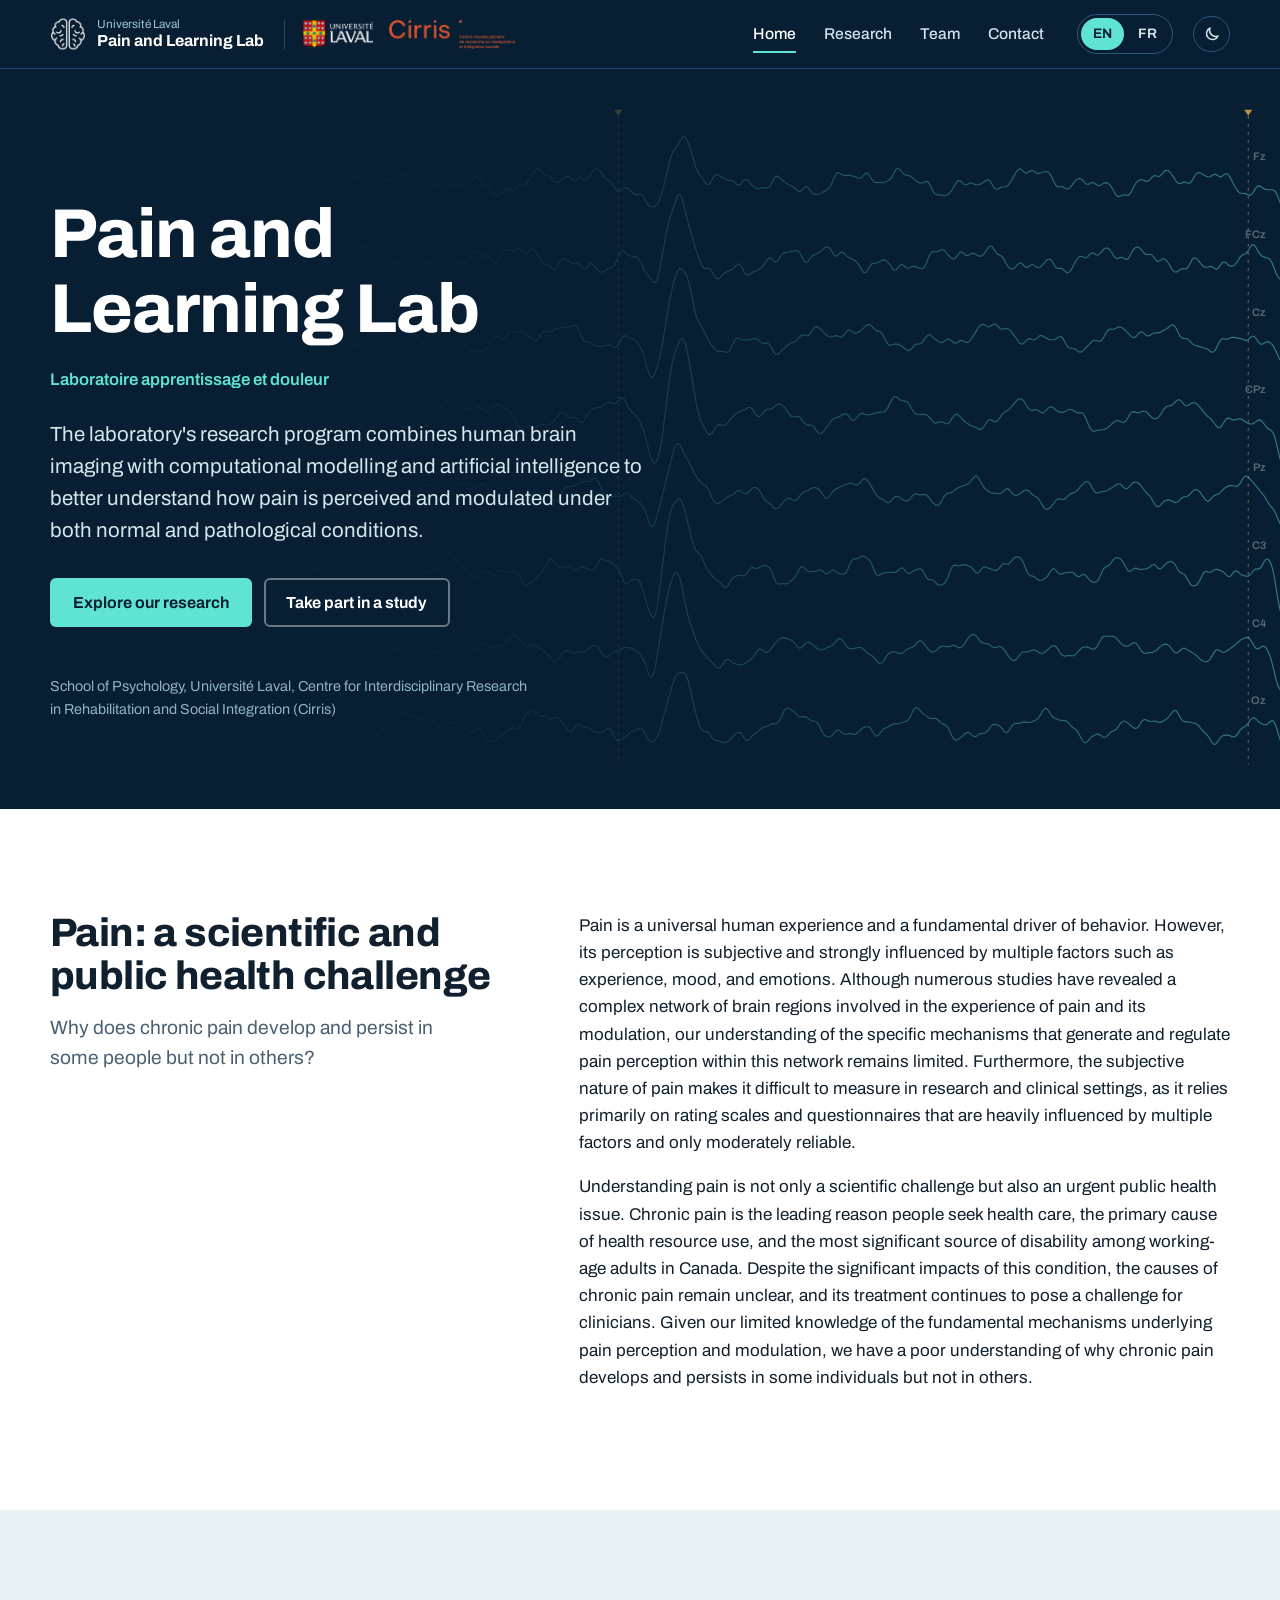
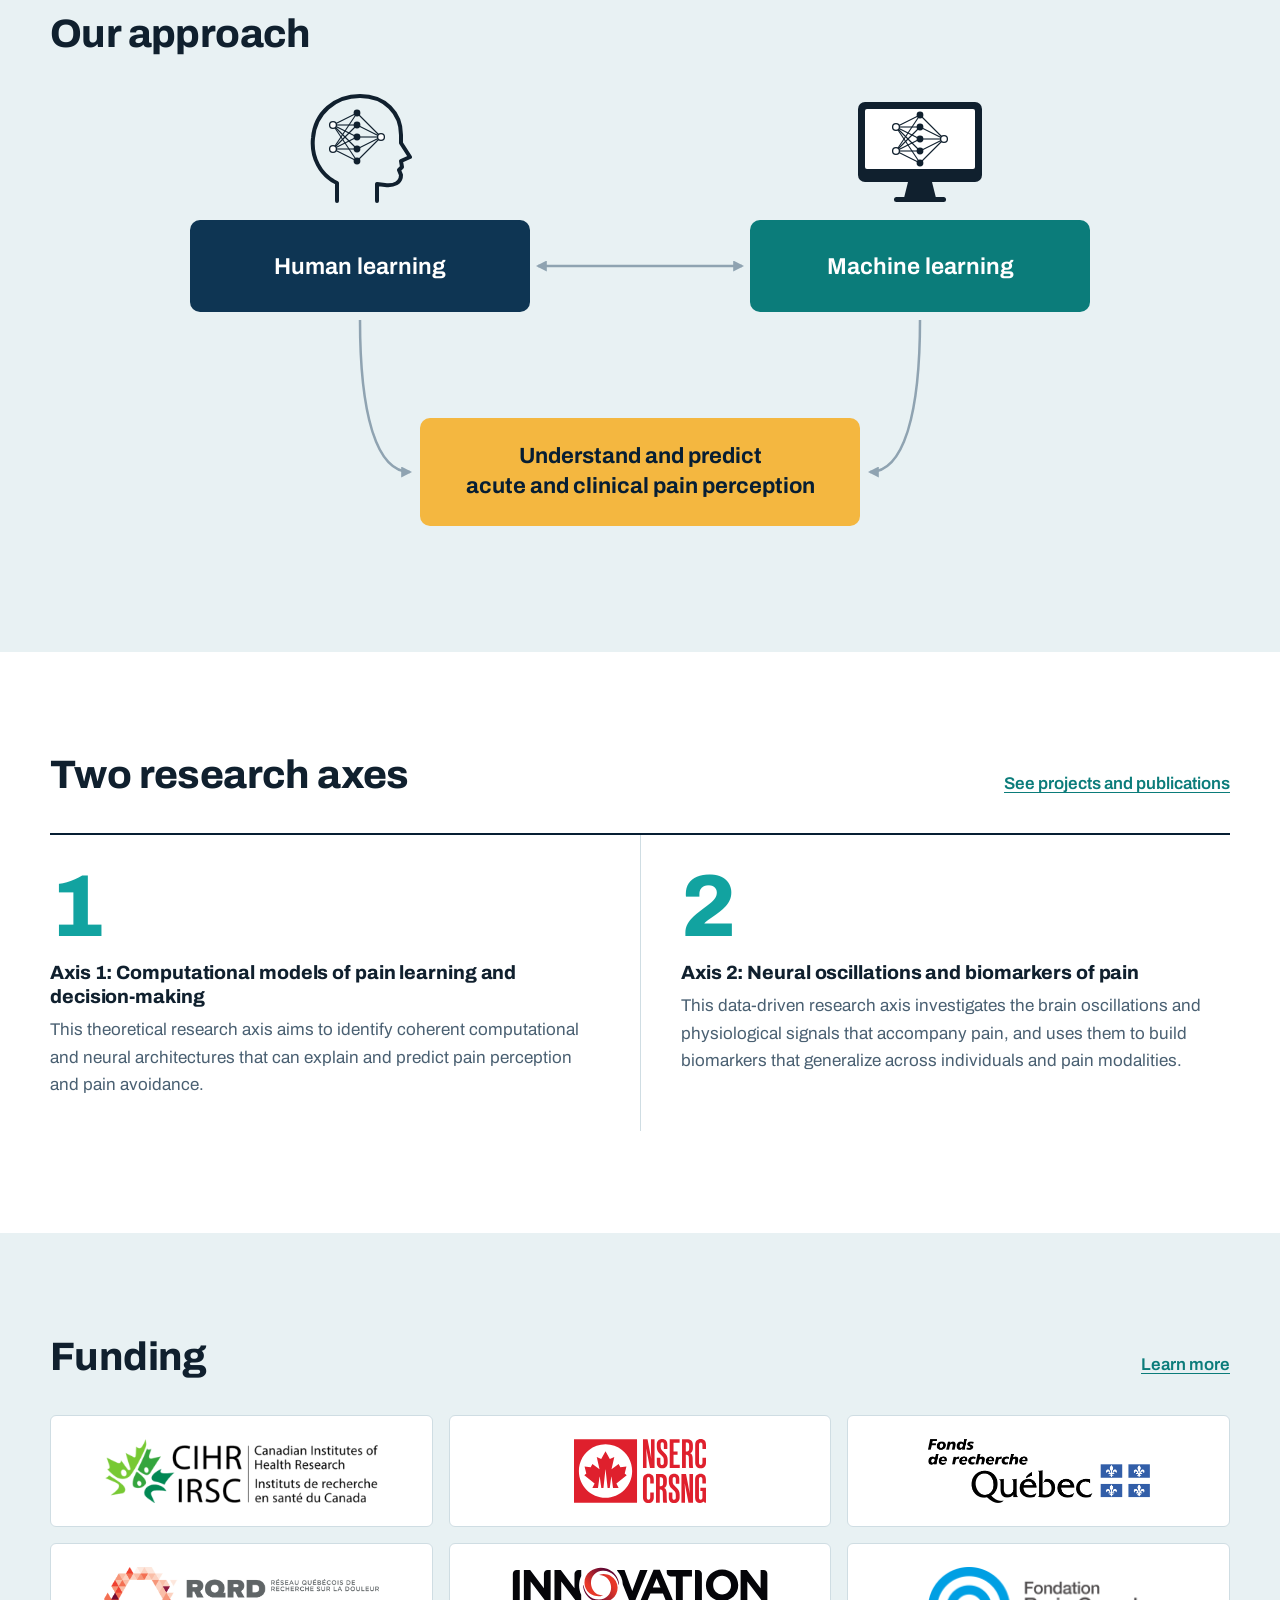
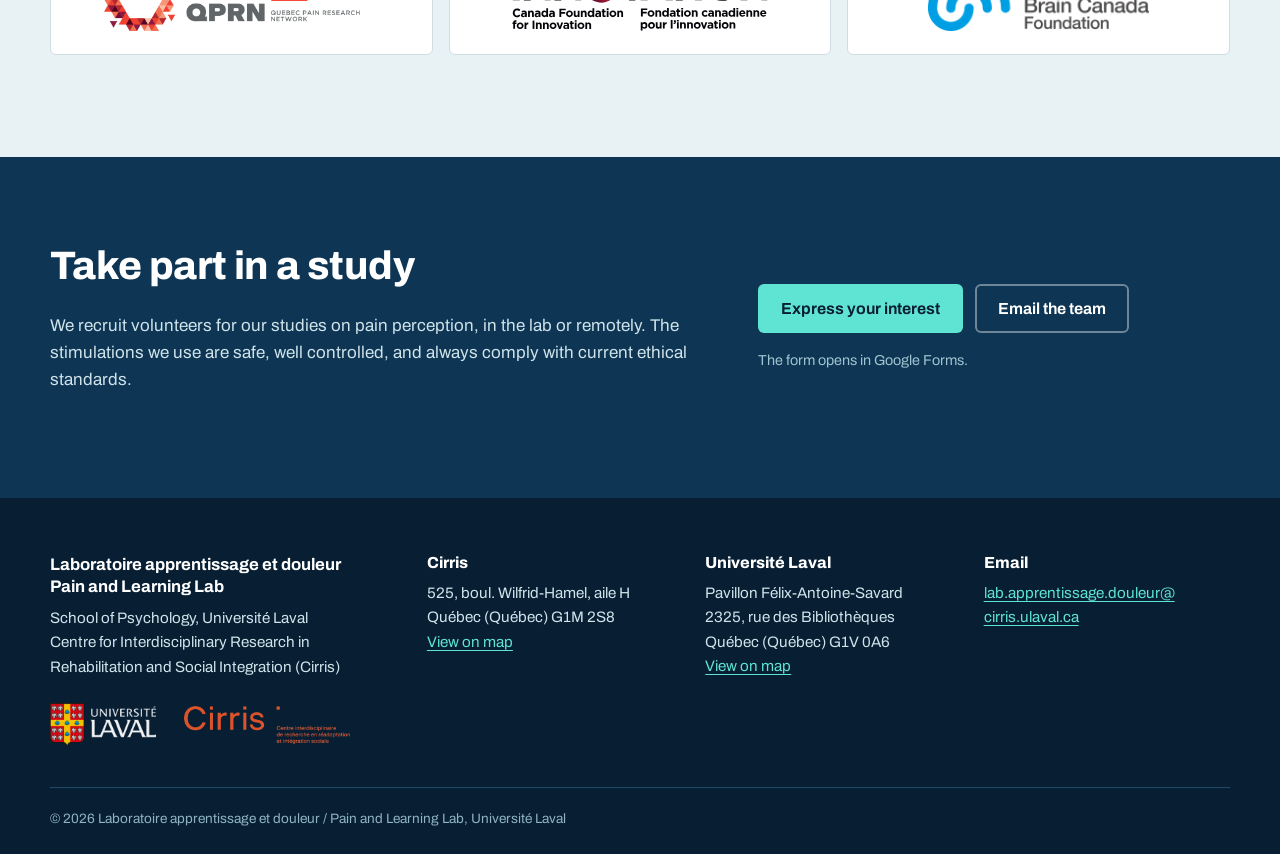
==== commit 0da09ef0: "Add fMRI page headers, link-preview images and Alysun Paradis photo - Research and Team headers: BOL" ====
--- a/en/index.html
+++ b/en/index.html
@@ -13,6 +13,13 @@
 <meta property="og:description" content="The laboratory&#x27;s research program combines human brain imaging with computational modelling and artificial intelligence to better understand how pain is perceived and modulated under both normal and pathological conditions.">
 <meta property="og:type" content="website">
 <meta property="og:locale" content="en_CA">
+<meta property="og:url" content="https://www.painlearninglab.ca/en/index.html">
+<meta property="og:site_name" content="Pain and Learning Lab">
+<meta property="og:image" content="https://www.painlearninglab.ca/assets/img/og-en.png">
+<meta property="og:image:width" content="1200">
+<meta property="og:image:height" content="630">
+<meta property="og:image:alt" content="Pain and Learning Lab">
+<meta name="twitter:card" content="summary_large_image">
 <meta name="theme-color" content="#071E33">
 <meta name="color-scheme" content="light dark">
 <script>try{var t=localStorage.getItem('pll-theme');if(t)document.documentElement.dataset.theme=t;}catch(e){}</script>
@@ -21,8 +28,8 @@
 <link rel="preconnect" href="https://fonts.googleapis.com">
 <link rel="preconnect" href="https://fonts.gstatic.com" crossorigin>
 <link rel="stylesheet" href="https://fonts.googleapis.com/css2?family=Archivo:wdth,wght@62..125,100..900&amp;display=swap">
-<link rel="stylesheet" href="../assets/css/style.css?v=29379f84">
-<script defer src="../assets/js/main.js?v=e88f85a6"></script>
+<link rel="stylesheet" href="../assets/css/style.css?v=62738a15">
+<script defer src="../assets/js/main.js?v=7e78c4d4"></script>
 </head>
 <body>
 <a class="skip" href="#main">Skip to content</a>
--- a/assets/css/style.css
+++ b/assets/css/style.css
@@ -322,6 +322,7 @@
   background: var(--abyss); color: #fff;
 }
 .page-head canvas { opacity: .6; }
+.page-head canvas.fmri { opacity: .9; }
 .page-head .wrap { padding: clamp(3rem, 7vw, 5rem) 0 clamp(2.5rem, 5vw, 3.5rem); }
 .page-head h1 { font-size: clamp(2.3rem, 5vw, 3.9rem); }
 .page-head p { margin: 0; max-width: 56ch; color: var(--on-dark); font-size: 1.15rem; }
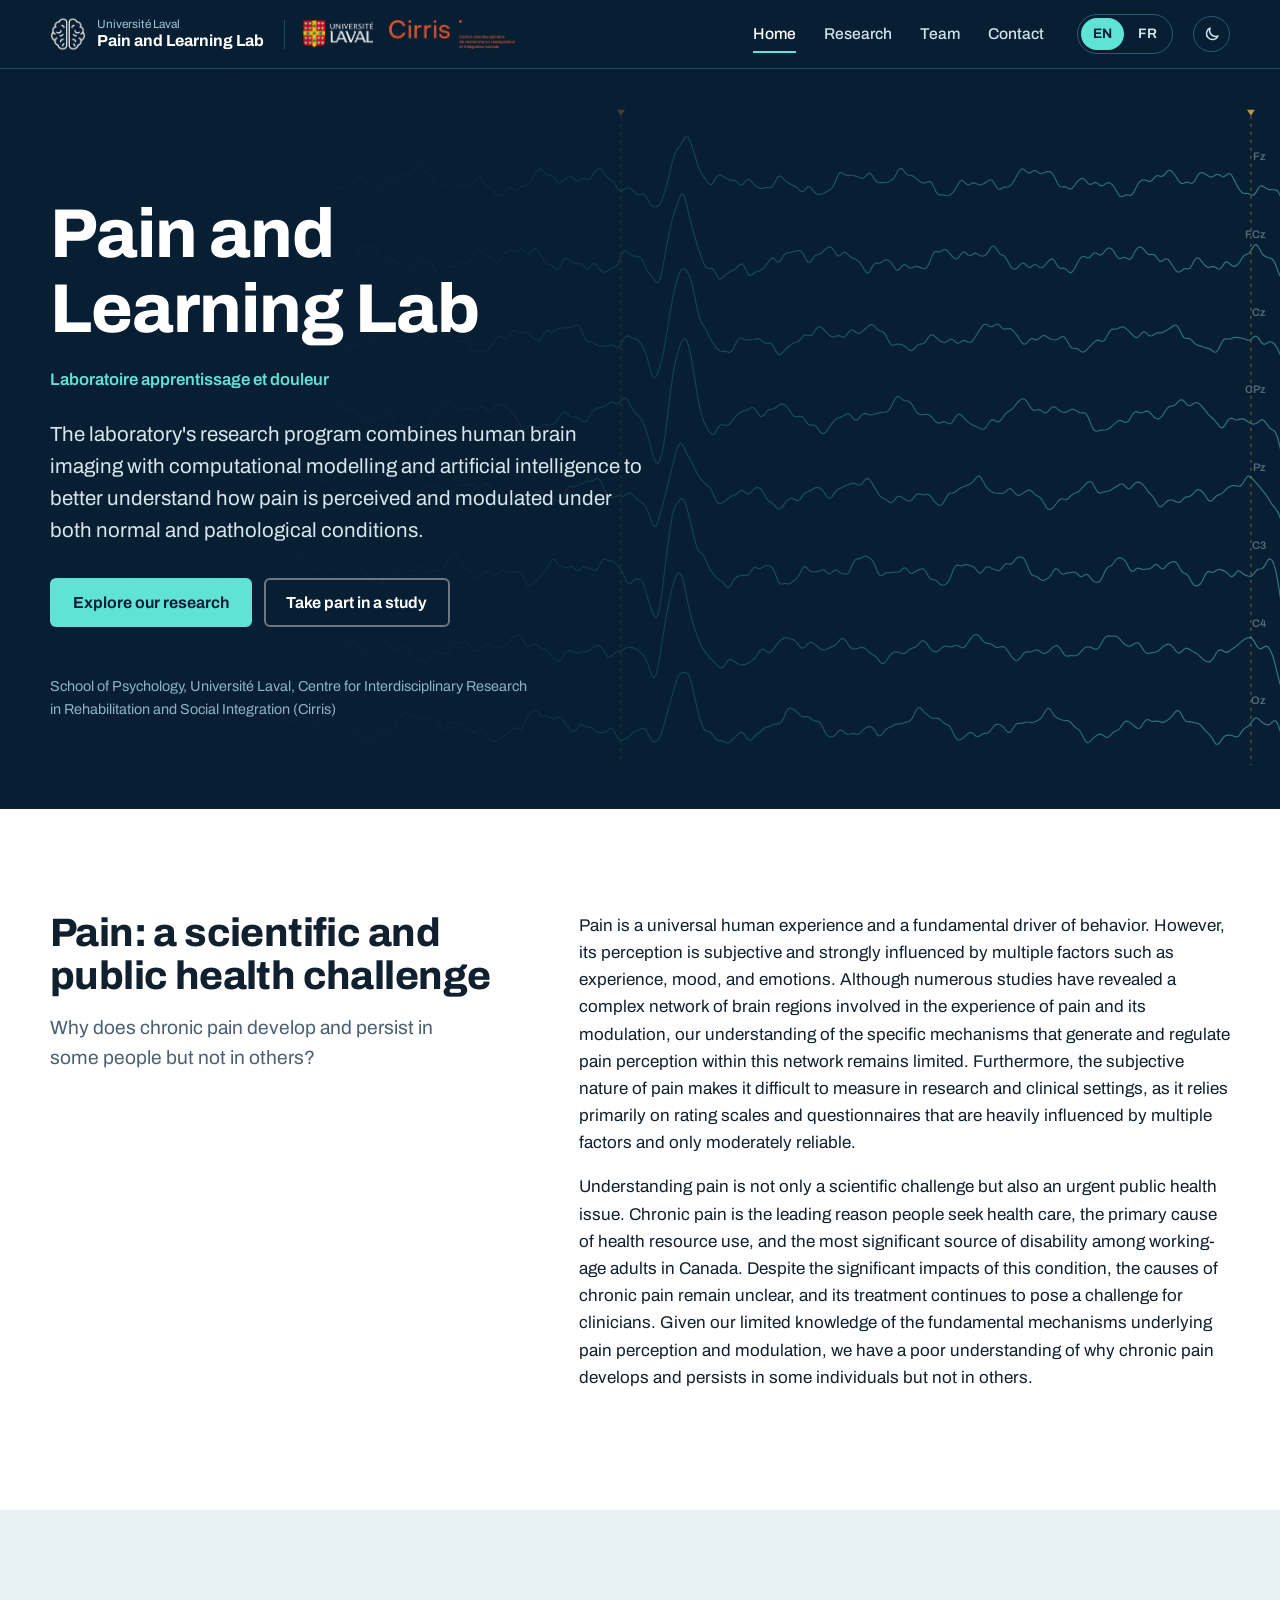
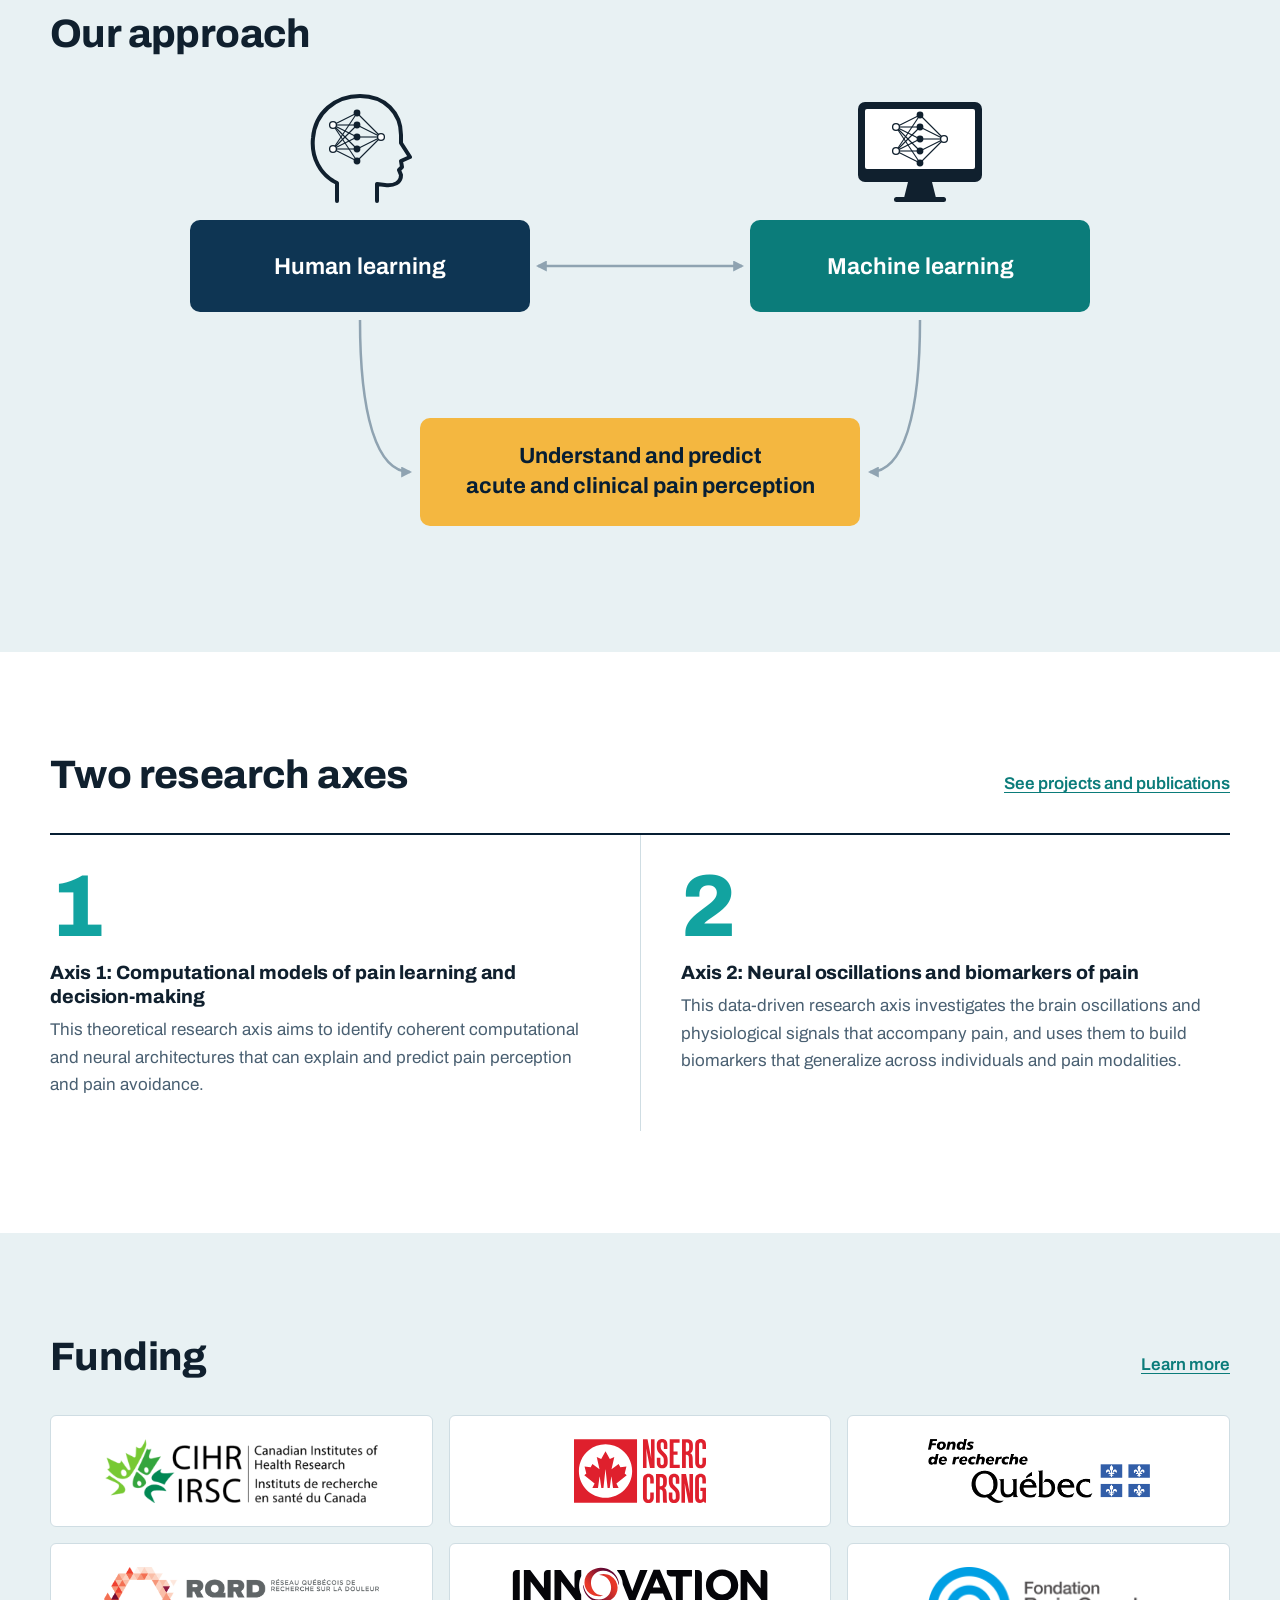
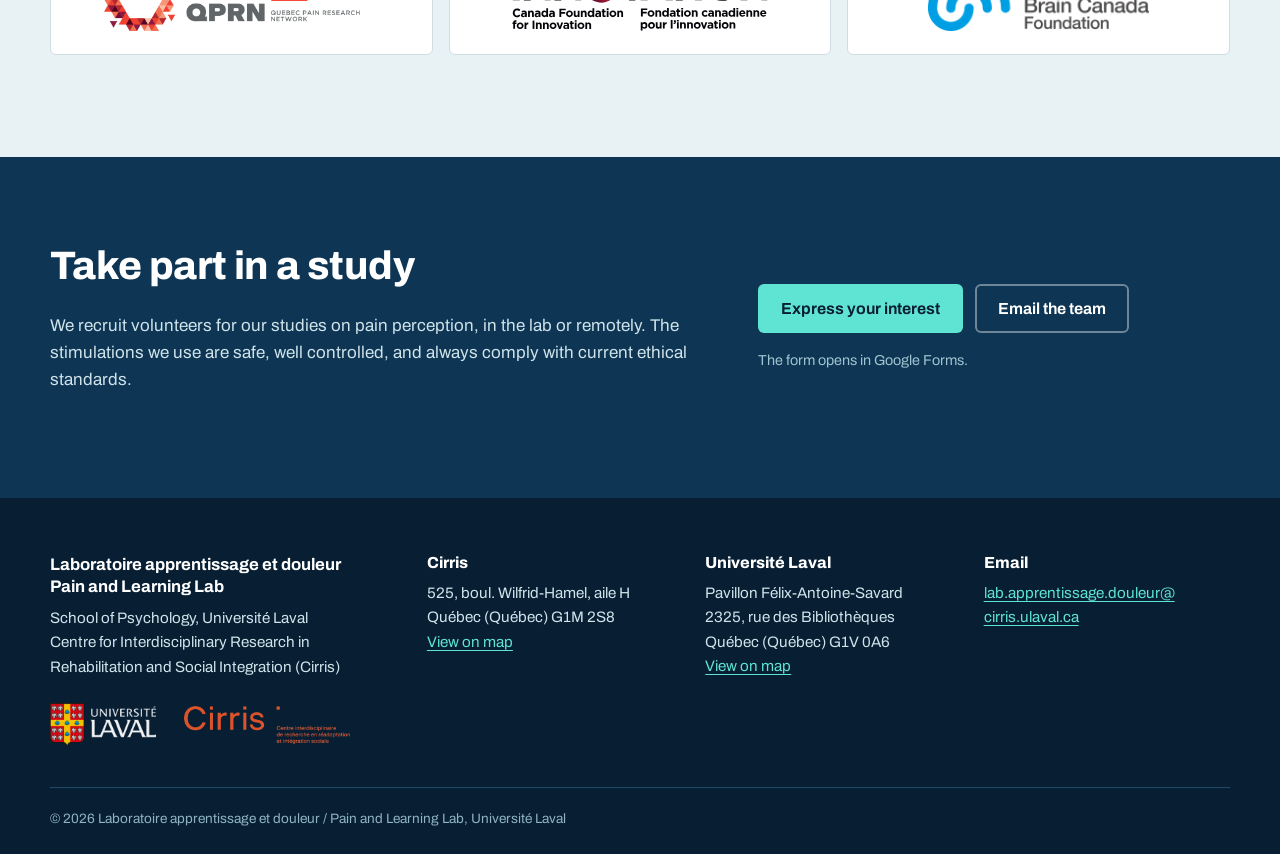
==== commit 017c7575: "Link Axis 2 preprints on bioRxiv, add their figures to the carousel, fix carousel dot size - Dataset" ====
--- a/en/index.html
+++ b/en/index.html
@@ -28,7 +28,7 @@
 <link rel="preconnect" href="https://fonts.googleapis.com">
 <link rel="preconnect" href="https://fonts.gstatic.com" crossorigin>
 <link rel="stylesheet" href="https://fonts.googleapis.com/css2?family=Archivo:wdth,wght@62..125,100..900&amp;display=swap">
-<link rel="stylesheet" href="../assets/css/style.css?v=62738a15">
+<link rel="stylesheet" href="../assets/css/style.css?v=3add5cda">
 <script defer src="../assets/js/main.js?v=7e78c4d4"></script>
 </head>
 <body>
--- a/assets/css/style.css
+++ b/assets/css/style.css
@@ -425,12 +425,12 @@
 /* Figure carousel under each research axis */
 .axis-block .carousel { margin-top: 1.75rem; max-width: 320px; }
 .carousel-nav { display: flex; align-items: center; justify-content: center; gap: .75rem; margin-top: .6rem; }
-.carousel-nav button {
+.carousel-nav > button {
   width: 2rem; height: 2rem; border-radius: 50%;
   border: 1px solid var(--rule); background: var(--surface); color: var(--ink);
   font: inherit; font-size: 1.15rem; line-height: 1; cursor: pointer;
 }
-.carousel-nav button:hover { border-color: var(--teal-bright); color: var(--teal); }
+.carousel-nav > button:hover { border-color: var(--teal-bright); color: var(--teal); }
 .slides { position: relative; }
 .slide { margin: 0; }
 .slide[hidden] { display: none; }
